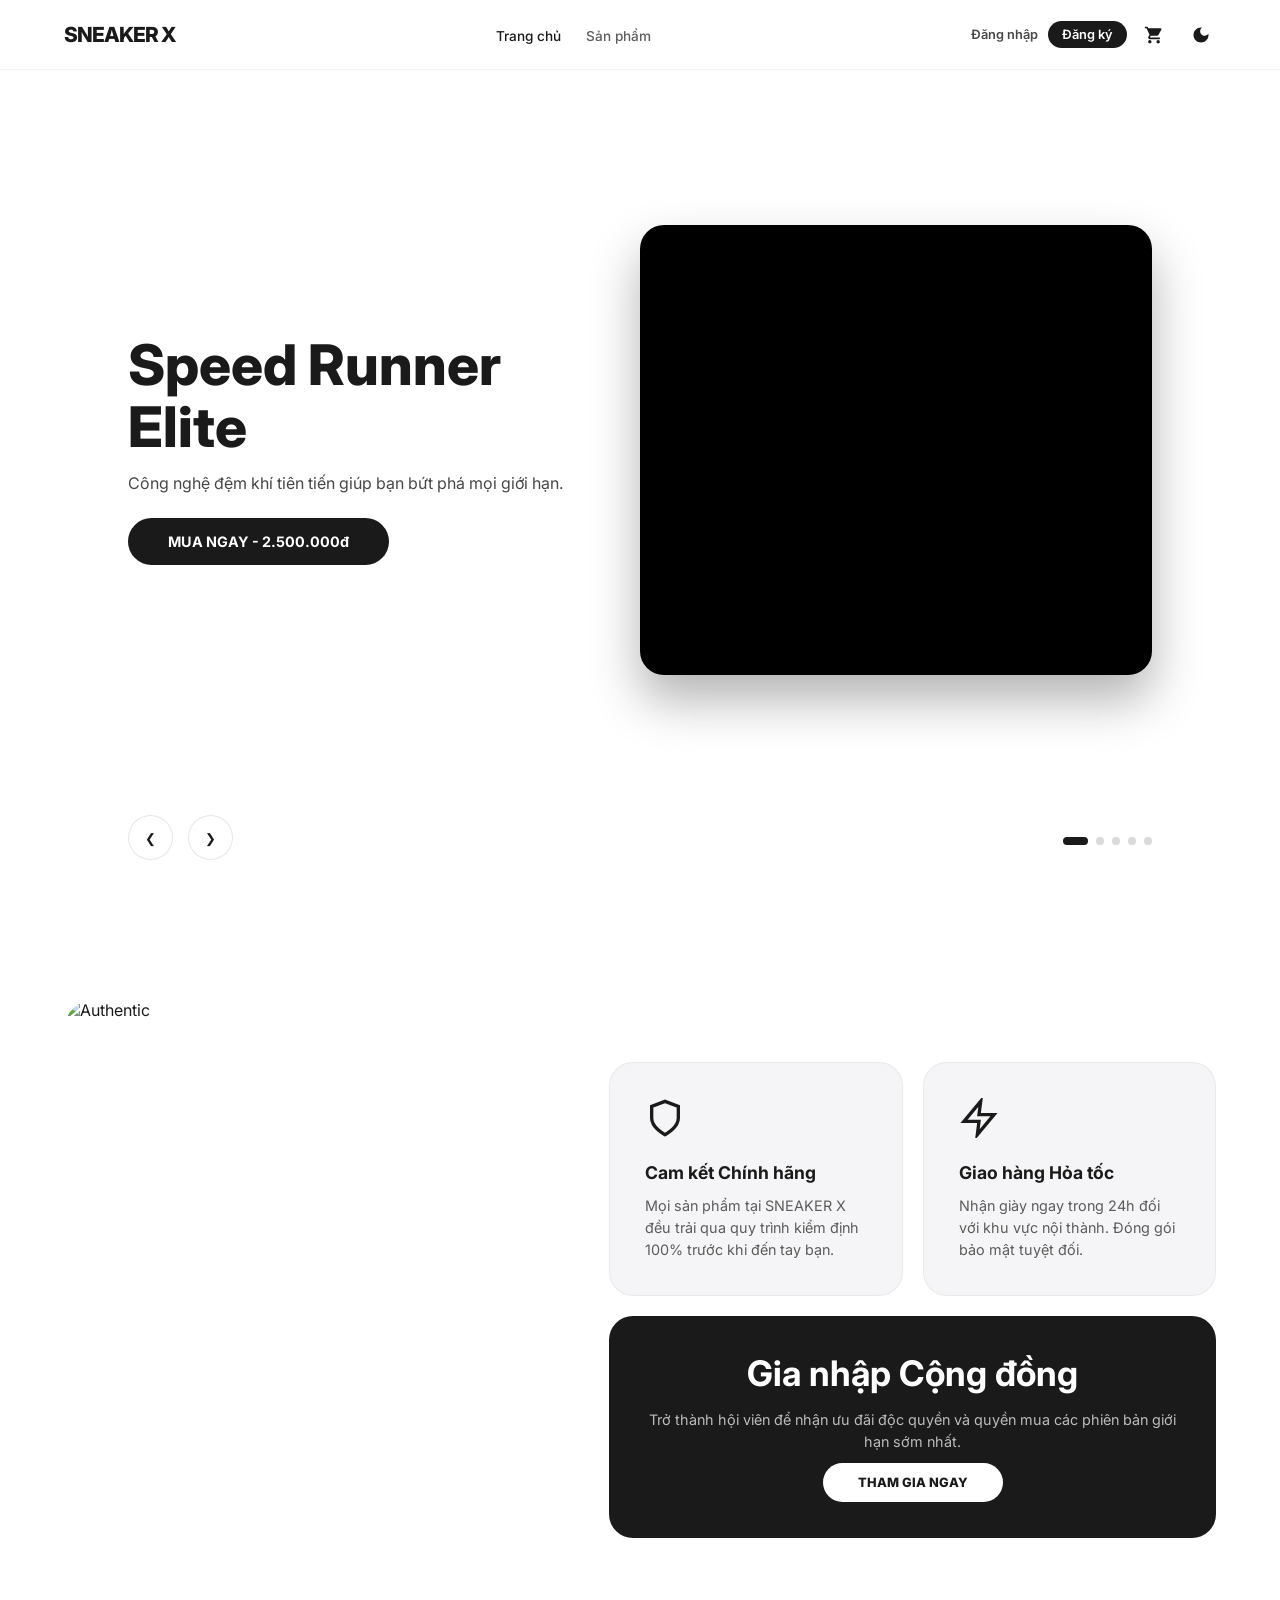
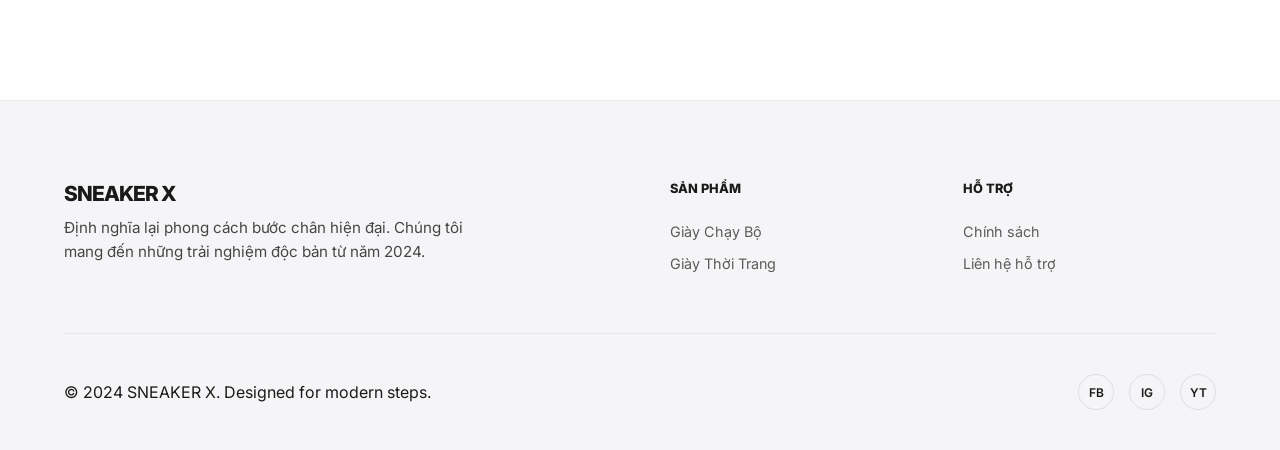
==== index.html @ 4dec1fca "first" ====
<!DOCTYPE html>
<html lang="vi">
<head>
    <meta charset="UTF-8">
    <meta name="viewport" content="width=device-width, initial-scale=1.0">
    <title>SNEAKER X - Bước Chân Hiện Đại</title>
    <link href="https://fonts.googleapis.com/css2?family=Inter:wght@300;400;600;800&display=swap" rel="stylesheet">
    <style>
        :root {
            --bg-color: #ffffff;
            --bg-rgb: 255, 255, 255;
            --text-color: #1a1a1a;
            --accent-color: #1a1a1a; 
            --secondary-bg: #f5f5f7;
            --header-blur: 40px;
            --header-opacity: 0.5;
            --transition-speed: 0.4s;
            --card-bg: #f5f5f7;
            --card-border: rgba(0,0,0,0.05);
        }

        [data-theme="dark"] {
            --bg-color: #050505;
            --bg-rgb: 5, 5, 5;
            --text-color: #f5f5f7;
            --accent-color: #f5f5f7;
            --secondary-bg: #151515;
            --card-bg: #1a1a1a;
            --card-border: rgba(255,255,255,0.05);
        }

        * { margin: 0; padding: 0; box-sizing: border-box; font-family: 'Inter', sans-serif; }
        body { background-color: var(--bg-color); color: var(--text-color); transition: background-color var(--transition-speed); overflow-x: hidden; }

        header {
            height: 70px; display: flex; justify-content: space-between; align-items: center; padding: 0 5%;
            position: fixed; top: 0; width: 100%; z-index: 2000;
            background: rgba(var(--bg-rgb), var(--header-opacity));
            backdrop-filter: blur(var(--header-blur)) saturate(180%);
            border-bottom: 1px solid rgba(128, 128, 128, 0.1);
        }
        .logo { font-weight: 800; font-size: 1.3rem; letter-spacing: -1px; text-transform: uppercase; text-decoration: none; color: var(--text-color); }
        nav ul { display: flex; list-style: none; gap: 25px; }
        nav ul li a { text-decoration: none; color: var(--text-color); font-weight: 500; font-size: 0.85rem; opacity: 0.7; transition: 0.3s; }
        nav ul li a:hover { opacity: 1; }
        
        .header-right { display: flex; align-items: center; gap: 12px; }
        
        .theme-toggle { background: none; border: none; cursor: pointer; color: var(--text-color); padding: 5px; display: flex; align-items: center; }
        .sun-icon { display: none; }
        [data-theme="dark"] .sun-icon { display: block; }
        [data-theme="dark"] .moon-icon { display: none; }

        .carousel-container { position: relative; height: 100vh; width: 100%; overflow: hidden; }
        .carousel-slide { display: none; height: 100%; width: 100%; grid-template-columns: 1fr 1fr; align-items: center; padding: 0 10%; position: relative; }
        .carousel-slide.active { display: grid; animation: fadeIn 0.8s ease; }
        @keyframes fadeIn { from { opacity: 0; } to { opacity: 1; } }

        .bg-video-overlay { position: absolute; top: 0; left: 0; width: 100%; height: 100%; z-index: -1; }
        .bg-video-overlay video { width: 100%; height: 100%; object-fit: cover; filter: blur(50px) brightness(0.7); transform: scale(1.1); }
        .color-overlay { position: absolute; top: 0; left: 0; width: 100%; height: 100%; background: rgba(var(--bg-rgb), 0.4); }

        .slide-content { z-index: 2; padding-right: 40px; }
        .slide-content h2 { font-size: 3.5rem; font-weight: 800; margin-bottom: 15px; line-height: 1.1; }
        .slide-content p { margin-bottom: 25px; opacity: 0.8; font-size: 1rem; }
        
        .btn-action { 
            display: inline-block; text-decoration: none; background: var(--accent-color); color: var(--bg-color); 
            padding: 15px 40px; border-radius: 30px; font-weight: 700; font-size: 0.9rem;
            transition: all 0.3s ease; border: none; cursor: pointer;
        }
        .btn-action:hover { transform: translateY(-3px); box-shadow: 0 10px 20px rgba(0,0,0,0.2); }

        .slide-video { width: 100%; height: 450px; border-radius: 24px; overflow: hidden; box-shadow: 0 25px 50px rgba(0,0,0,0.3); z-index: 2; background: #000; }
        .slide-video video { width: 100%; height: 100%; object-fit: cover; }

        .carousel-nav { position: absolute; bottom: 40px; left: 10%; display: flex; gap: 15px; z-index: 10; }
        .nav-btn { background: rgba(var(--bg-rgb), 0.2); backdrop-filter: blur(10px); border: 1px solid rgba(128,128,128,0.2); width: 45px; height: 45px; border-radius: 50%; cursor: pointer; color: var(--text-color); }
        .dots-container { position: absolute; bottom: 55px; right: 10%; display: flex; gap: 8px; z-index: 10; }
        .dot { width: 8px; height: 8px; border-radius: 50%; background: rgba(128,128,128,0.3); cursor: pointer; }
        .dot.active { background: var(--accent-color); width: 25px; border-radius: 4px; }

        .trust-section { padding: 100px 5%; max-width: 1400px; margin: 0 auto; display: grid; grid-template-columns: 1fr 1.2fr; gap: 40px; align-items: center; }
        .trust-image { width: 100%; border-radius: 30px; overflow: hidden; height: 600px; }
        .trust-image img { width: 100%; height: 100%; object-fit: cover; transition: 0.6s; }
        .trust-image:hover img { transform: scale(1.05); }

        .bento-grid { display: grid; grid-template-columns: 1fr 1fr; gap: 20px; }
        .bento-card { background: var(--card-bg); padding: 35px; border-radius: 24px; border: 1px solid var(--card-border); transition: 0.3s; }
        .bento-card:hover { transform: translateY(-5px); border-color: var(--accent-color); }
        .bento-card h3 { font-size: 1.1rem; font-weight: 700; margin-bottom: 12px; }
        .bento-card p { font-size: 0.9rem; opacity: 0.7; line-height: 1.5; }
        .bento-icon { width: 40px; height: 40px; margin-bottom: 20px; color: var(--accent-color); }

        .community-card { grid-column: span 2; background: var(--accent-color); color: var(--bg-color); text-align: center; display: flex; flex-direction: column; align-items: center; justify-content: center; }
        .community-card h3 { font-size: 2.2rem; margin-bottom: 15px; }
        .btn-join { background: var(--bg-color); color: var(--accent-color); padding: 12px 35px; border-radius: 25px; text-decoration: none; font-weight: 800; font-size: 0.8rem; margin-top: 10px; transition: 0.3s; }
        .btn-join:hover { opacity: 0.9; transform: scale(1.05); }

        footer { background: var(--secondary-bg); padding: 80px 5% 40px; border-top: 1px solid rgba(128, 128, 128, 0.1); color: var(--text-color); }
        .footer-container { max-width: 1400px; margin: 0 auto; }
        .footer-top { display: grid; grid-template-columns: 1fr 1fr; gap: 60px; padding-bottom: 60px; border-bottom: 1px solid rgba(128, 128, 128, 0.1); }
        .footer-brand p { max-width: 400px; font-size: 0.95rem; line-height: 1.6; opacity: 0.8; margin-top: 10px; }
        .footer-links { display: grid; grid-template-columns: repeat(2, 1fr); gap: 40px; }
        .footer-col h4 { font-size: 0.8rem; font-weight: 800; margin-bottom: 25px; text-transform: uppercase; }
        .footer-col ul { list-style: none; display: flex; flex-direction: column; gap: 12px; }
        .footer-col ul li a { text-decoration: none; color: var(--text-color); font-size: 0.9rem; opacity: 0.7; transition: 0.3s; }
        
        .footer-bottom { padding-top: 40px; display: flex; justify-content: space-between; align-items: center; }
        .social-links { display: flex; gap: 15px; }
        .social-link { width: 36px; height: 36px; border-radius: 50%; border: 1px solid rgba(128, 128, 128, 0.2); display: flex; align-items: center; justify-content: center; text-decoration: none; color: var(--text-color); font-size: 0.75rem; font-weight: 600; }

        @media (max-width: 1024px) {
            .carousel-slide { grid-template-columns: 1fr; text-align: center; padding-top: 80px; }
            .slide-content { padding-right: 0; margin-bottom: 30px; }
            .trust-section { grid-template-columns: 1fr; }
        }
        @media (max-width: 768px) {
            nav { display: none; }
            .bento-grid { grid-template-columns: 1fr; }
            .community-card { grid-column: span 1; }
        }
    </style>
</head>
<body>

    <header>
        <a href="index.html" class="logo">SNEAKER X</a>
        <nav>
            <ul>
                <li><a href="index.html" style="opacity: 1;">Trang chủ</a></li>
                <li><a href="sanPham.html">Sản phẩm</a></li>
            </ul>
        </nav>
        <div class="header-right">
            <!-- Trạng thái chưa đăng nhập -->
            <div id="auth-logged-out" style="display: flex; gap: 10px; align-items: center;">
                <a href="dangNhap.html" style="text-decoration:none; font-size:0.8rem; font-weight:600; color:var(--text-color); opacity:0.8;">Đăng nhập</a>
                <a href="dangKy.html" style="background:var(--accent-color); color:var(--bg-color); padding:6px 14px; border-radius:15px; text-decoration:none; font-size:0.8rem; font-weight:600;">Đăng ký</a>
            </div>
            
            <!-- Trạng thái đã đăng nhập -->
            <div id="auth-logged-in" style="display: none; align-items: center; margin-right: 15px;">
                <a href="nguoiDung.html" id="user-greeting" style="text-decoration:none; font-size:0.85rem; font-weight:600; color:var(--text-color); opacity:0.8; margin-right: 10px;">Xin chào, User</a>
                <button onclick="logout()" style="background:none; border:none; color:#ff4444; font-weight:600; font-size:0.8rem; cursor:pointer;">Đăng xuất</button>
            </div>

            <!-- Giỏ hàng -->
            <a href="gioHang.html" class="theme-toggle" style="margin-right: 5px; text-decoration:none;">
                <svg viewBox="0 0 24 24" width="20" height="20" fill="currentColor"><path d="M7 18c-1.1 0-1.99.9-1.99 2S5.9 22 7 22s2-.9 2-2-.9-2-2-2zM1 2v2h2l3.6 7.59-1.35 2.45c-.16.28-.25.61-.25.96 0 1.1.9 2 2 2h12v-2H7.42c-.14 0-.25-.11-.25-.25l.03-.12.9-1.63h7.45c.75 0 1.41-.41 1.75-1.03l3.58-6.49c.08-.14.12-.31.12-.48 0-.55-.45-1-1-1H5.21l-.94-2H1zm16 16c-1.1 0-1.99.9-1.99 2s.89 2 1.99 2 2-.9 2-2-.9-2-2-2z"/></svg>
            </a>

            <!-- Nút Theme -->
            <button class="theme-toggle" id="theme-btn">
                <svg class="moon-icon" viewBox="0 0 24 24" width="20" height="20" fill="currentColor"><path d="M12 3c-4.97 0-9 4.03-9 9s4.03 9 9 9 9-4.03 9-9c0-.46-.04-.92-.1-1.36-.98 1.37-2.58 2.26-4.4 2.26-3.03 0-5.5-2.47-5.5-5.5 0-1.82.89-3.42 2.26-4.4-.44-.06-.9-.1-1.36-.1z"/></svg>
                <svg class="sun-icon" viewBox="0 0 24 24" width="20" height="20" fill="currentColor"><path d="M12 7c-2.76 0-5 2.24-5 5s2.24 5 5 5 5-2.24 5-5-2.24-5-5-5zM2 13h2c.55 0 1-.45 1-1s-.45-1-1-1H2c-.55 0-1 .45-1 1s.45 1 1 1zm18 0h2c.55 0 1-.45 1-1s-.45-1-1-1h-2c-.55 0-1 .45-1 1s.45 1 1 1zM11 2v2c0 .55.45 1 1 1s1-.45 1-1V2c0-.55-.45-1-1-1s-1 .45-1 1zm0 18v2c0 .55.45 1 1 1s1-.45 1-1v-2c0-.55-.45-1-1-1s-1 .45-1 1z"/></svg>
            </button>
        </div>
    </header>

    <main>
        <section class="carousel-container">
            <!-- Slide 1 -->
            <div class="carousel-slide active">
                <div class="bg-video-overlay"><video muted loop playsinline><source src="./asset/video/Quảng cáo giày Adidas Climacool -  David Beckham.mp4" type="video/mp4"></video><div class="color-overlay"></div></div>
                <div class="slide-content"><h2>Speed Runner Elite</h2><p>Công nghệ đệm khí tiên tiến giúp bạn bứt phá mọi giới hạn.</p><a href="sanPham.html" class="btn-action">MUA NGAY - 2.500.000đ</a></div>
                <div class="slide-video"><video autoplay muted loop playsinline><source src="./asset/video/Quảng cáo giày Adidas Climacool -  David Beckham.mp4" type="video/mp4"></video></div>
            </div>
            
            <!-- Slide 2 -->
            <div class="carousel-slide">
                <div class="bg-video-overlay"><video muted loop playsinline><source src="./asset/video/TVC QUẢNG CÁO GIÀY ANANAS.mp4" type="video/mp4"></video><div class="color-overlay"></div></div>
                <div class="slide-content"><h2>Urban Flex 360</h2><p>Thiết kế tối giản, linh hoạt cho mọi hoạt động.</p><a href="sanPham.html" class="btn-action">KHÁM PHÁ - 1.800.000đ</a></div>
                <div class="slide-video"><video muted loop playsinline><source src="./asset/video/TVC QUẢNG CÁO GIÀY ANANAS.mp4" type="video/mp4"></video></div>
            </div>

            <!-- Slide 3 -->
            <div class="carousel-slide">
                <div class="bg-video-overlay"><video muted loop playsinline><source src="./asset/video/T5qs-vvg3us.mp4" type="video/mp4"></video><div class="color-overlay"></div></div>
                <div class="slide-content"><h2>Trail Master Pro</h2><p>Chinh phục mọi địa hình với đế cao su siêu bám.</p><a href="sanPham.html" class="btn-action">XEM CHI TIẾT - 3.200.000đ</a></div>
                <div class="slide-video"><video muted loop playsinline><source src="./asset/video/T5qs-vvg3us.mp4" type="video/mp4"></video></div>
            </div>

            <!-- Slide 4 -->
            <div class="carousel-slide">
                <div class="bg-video-overlay"><video muted loop playsinline><source src="./asset/video/Full Horsepower_ The Evolution of Nike Running.mp4" type="video/mp4"></video><div class="color-overlay"></div></div>
                <div class="slide-content"><h2>Summit Peak Hiker</h2><p>Đỉnh cao của sự bền bỉ cho những chuyến hành trình dài.</p><a href="sanPham.html" class="btn-action">SỞ HỮU NGAY - 2.800.000đ</a></div>
                <div class="slide-video"><video muted loop playsinline><source src="./asset/video/Full Horsepower_ The Evolution of Nike Running.mp4" type="video/mp4"></video></div>
            </div>

            <!-- Slide 5 -->
            <div class="carousel-slide">
                <div class="bg-video-overlay"><video muted loop playsinline><source src="./asset/video/Introducing_ Speedgoat 6.mp4" type="video/mp4"></video><div class="color-overlay"></div></div>
                <div class="slide-content"><h2>Midnight Racer X</h2><p>Phiên bản giới hạn với họa tiết phản quang độc đáo.</p><a href="sanPham.html" class="btn-action">ĐẶT TRƯỚC - 4.500.000đ</a></div>
                <div class="slide-video"><video muted loop playsinline><source src="./asset/video/Introducing_ Speedgoat 6.mp4" type="video/mp4"></video></div>
            </div>

            <div class="carousel-nav"><button class="nav-btn" onclick="moveSlide(-1)">&#10094;</button><button class="nav-btn" onclick="moveSlide(1)">&#10095;</button></div>
            <div class="dots-container"><span class="dot active" onclick="currentSlide(0)"></span><span class="dot" onclick="currentSlide(1)"></span><span class="dot" onclick="currentSlide(2)"></span><span class="dot" onclick="currentSlide(3)"></span><span class="dot" onclick="currentSlide(4)"></span></div>
        </section>

        <section class="trust-section">
            <div class="trust-image">
                <img src="https://images.unsplash.com/photo-1552346154-21d32810aba3?auto=format&fit=crop&q=80&w=1200" alt="Authentic">
            </div>
            <div class="bento-grid">
                <div class="bento-card">
                    <svg class="bento-icon" viewBox="0 0 24 24" fill="none" stroke="currentColor" stroke-width="2"><path d="M12 22s8-4 8-10V5l-8-3-8 3v7c0 6 8 10 8 10z"/></svg>
                    <h3>Cam kết Chính hãng</h3>
                    <p>Mọi sản phẩm tại SNEAKER X đều trải qua quy trình kiểm định 100% trước khi đến tay bạn.</p>
                </div>
                <div class="bento-card">
                    <svg class="bento-icon" viewBox="0 0 24 24" fill="none" stroke="currentColor" stroke-width="2"><path d="M13 2L3 14h9l-1 8 10-12h-9l1-8z"/></svg>
                    <h3>Giao hàng Hỏa tốc</h3>
                    <p>Nhận giày ngay trong 24h đối với khu vực nội thành. Đóng gói bảo mật tuyệt đối.</p>
                </div>
                <div class="community-card bento-card">
                    <h3>Gia nhập Cộng đồng</h3>
                    <p id="join-desc">Trở thành hội viên để nhận ưu đãi độc quyền và quyền mua các phiên bản giới hạn sớm nhất.</p>
                    <a href="dangKy.html" class="btn-join" id="join-btn">THAM GIA NGAY</a>
                </div>
            </div>
        </section>
    </main>

    <footer>
        <div class="footer-container">
            <div class="footer-top">
                <div class="footer-brand"><div class="logo">SNEAKER X</div><p>Định nghĩa lại phong cách bước chân hiện đại. Chúng tôi mang đến những trải nghiệm độc bản từ năm 2024.</p></div>
                <div class="footer-links">
                    <div class="footer-col"><h4>SẢN PHẨM</h4><ul><li><a href="sanPham.html">Giày Chạy Bộ</a></li><li><a href="sanPham.html">Giày Thời Trang</a></li></ul></div>
                    <div class="footer-col"><h4>HỖ TRỢ</h4><ul><li><a href="#">Chính sách</a></li><li><a href="#">Liên hệ hỗ trợ</a></li></ul></div>
                </div>
            </div>
            <div class="footer-bottom">
                <div class="copyright">&copy; 2024 SNEAKER X. Designed for modern steps.</div>
                <div class="social-links"><a href="#" class="social-link">FB</a><a href="#" class="social-link">IG</a><a href="#" class="social-link">YT</a></div>
            </div>
        </div>
    </footer>

    <script>
        let slideIndex = 0;
        const slides = document.querySelectorAll('.carousel-slide');
        const dots = document.querySelectorAll('.dot');

        // Kiểm tra trạng thái đăng nhập để hiển thị Header & vô hiệu hóa nút Đăng ký
        function checkAuth() {
            const isLoggedIn = localStorage.getItem('isLoggedIn') === 'true';
            const user = JSON.parse(localStorage.getItem('user'));
            const loggedOutDiv = document.getElementById('auth-logged-out');
            const loggedInDiv = document.getElementById('auth-logged-in');
            const greeting = document.getElementById('user-greeting');
            
            // Các phần tử của khu vực đăng ký thành viên
            const joinBtn = document.getElementById('join-btn');
            const joinDesc = document.getElementById('join-desc');

            if (isLoggedIn && user) {
                loggedOutDiv.style.display = 'none';
                loggedInDiv.style.display = 'flex';
                greeting.innerText = `Xin chào, ${user.name || user.username}`;
                
                // Vô hiệu hóa nút Đăng ký
                if (joinBtn && joinDesc) {
                    joinDesc.innerText = "Cảm ơn bạn đã trở thành hội viên đặc quyền của SNEAKER X.";
                    joinBtn.innerText = "ĐÃ GIA NHẬP";
                    joinBtn.style.background = "transparent";
                    joinBtn.style.color = "var(--bg-color)";
                    joinBtn.style.border = "1px solid var(--bg-color)";
                    joinBtn.style.opacity = "0.6";
                    joinBtn.style.cursor = "default";
                    joinBtn.style.pointerEvents = "none";
                }
            } else {
                loggedOutDiv.style.display = 'flex';
                loggedInDiv.style.display = 'none';
                
                // Trả lại trạng thái bình thường nếu chưa đăng nhập
                if (joinBtn && joinDesc) {
                    joinDesc.innerText = "Trở thành hội viên để nhận ưu đãi độc quyền và quyền mua các phiên bản giới hạn sớm nhất.";
                    joinBtn.innerText = "THAM GIA NGAY";
                    joinBtn.href = "dangKy.html";
                    joinBtn.removeAttribute("style");
                }
            }
        }

        // Đăng xuất
        window.logout = () => {
            if(confirm("Bạn có chắc chắn muốn đăng xuất?")) {
                localStorage.setItem('isLoggedIn', 'false');
                localStorage.removeItem('user');
                window.location.reload(); 
            }
        };

        // Slide logic
        function moveSlide(n) { slideIndex += n; if (slideIndex >= slides.length) slideIndex = 0; if (slideIndex < 0) slideIndex = slides.length - 1; updateCarousel(); }
        function currentSlide(n) { slideIndex = n; updateCarousel(); }

        function updateCarousel() {
            slides.forEach((slide, index) => {
                slide.classList.toggle('active', index === slideIndex);
                const videos = slide.querySelectorAll('video');
                videos.forEach(v => {
                    if (index === slideIndex) { 
                        v.currentTime = 0; 
                        v.play().catch(() => {}); 
                    } else { v.pause(); }
                });
            });
            dots.forEach((dot, index) => dot.classList.toggle('active', index === slideIndex));
        }

        // Theme logic
        const applyTheme = (theme) => {
            if (theme === 'dark') document.body.setAttribute('data-theme', 'dark');
            else document.body.removeAttribute('data-theme');
        };
        applyTheme(localStorage.getItem('theme'));

        document.getElementById('theme-btn').addEventListener('click', () => {
            const isDark = document.body.getAttribute('data-theme') === 'dark';
            const next = isDark ? 'light' : 'dark';
            applyTheme(next);
            localStorage.setItem('theme', next);
        });

        // Khởi chạy khi load trang
        window.onload = () => {
            checkAuth();
            setInterval(() => moveSlide(1), 10000);
        };
    </script>
</body>
</html>
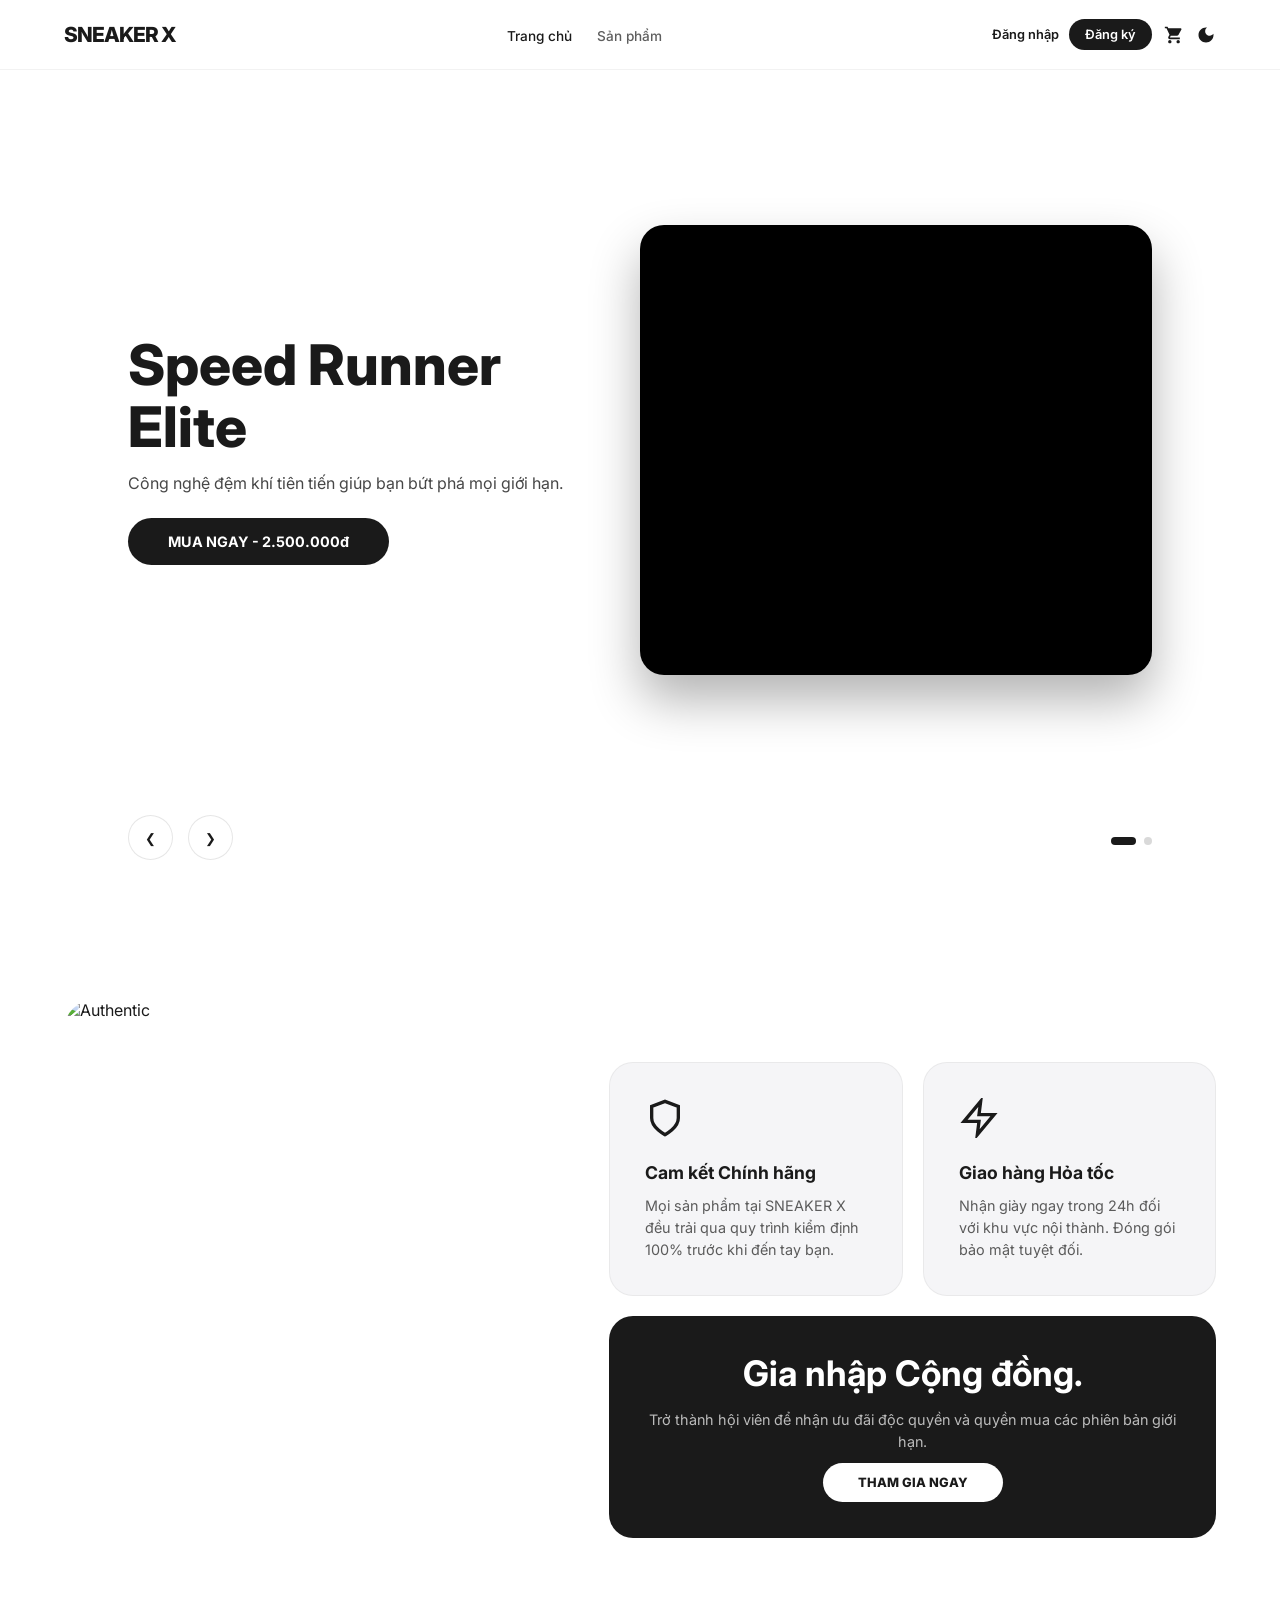
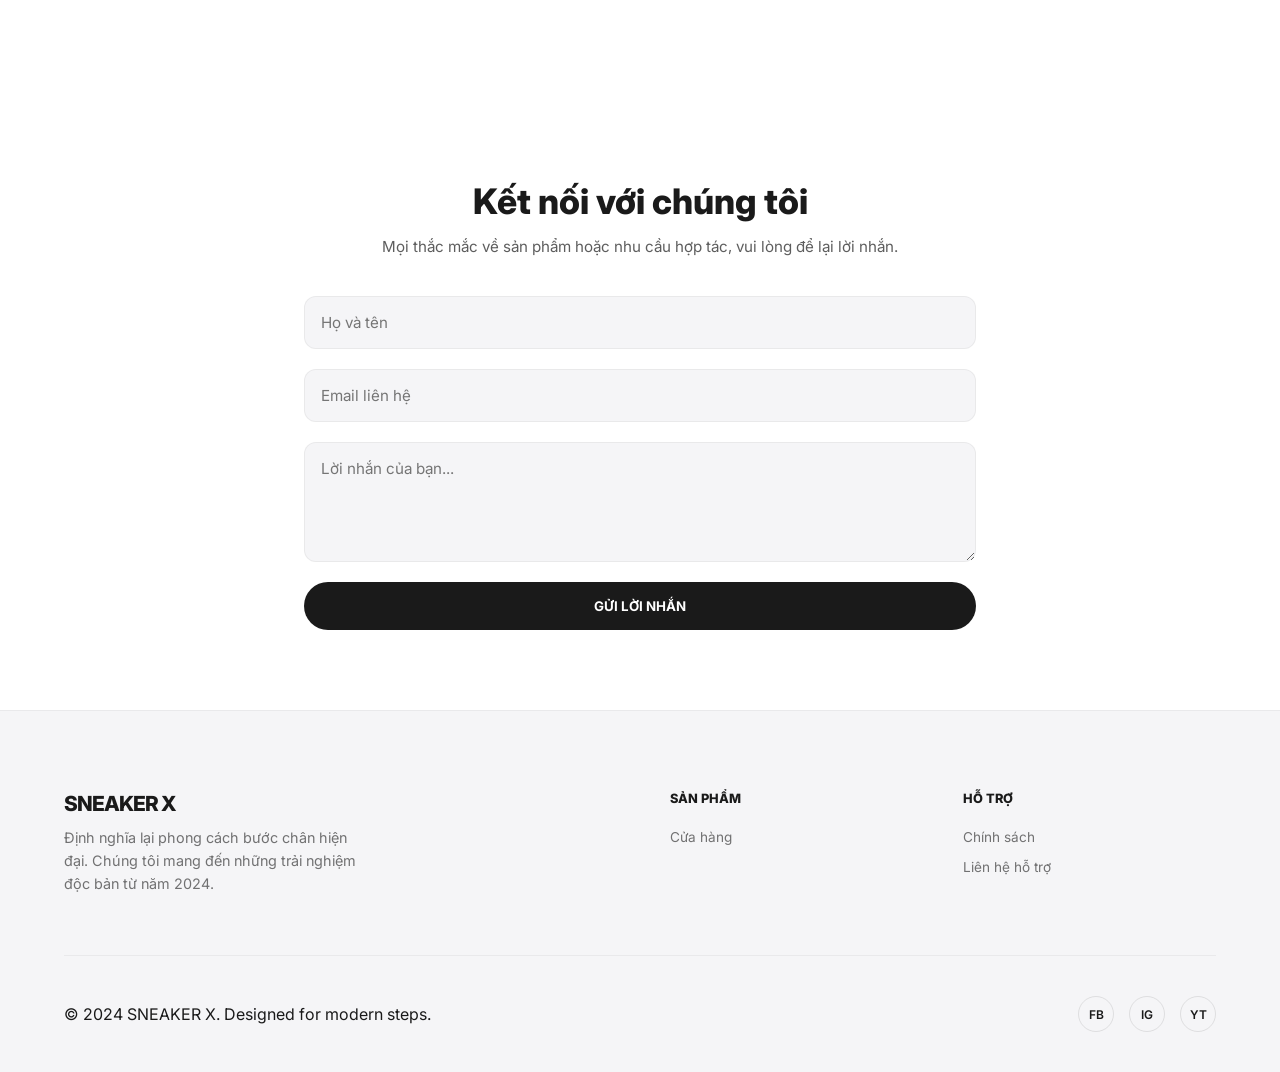
==== commit 2dd95cea: "update" ====
--- a/index.html
+++ b/index.html
@@ -6,47 +6,21 @@
     <title>SNEAKER X - Bước Chân Hiện Đại</title>
     <link href="https://fonts.googleapis.com/css2?family=Inter:wght@300;400;600;800&display=swap" rel="stylesheet">
     <style>
-        :root {
-            --bg-color: #ffffff;
-            --bg-rgb: 255, 255, 255;
-            --text-color: #1a1a1a;
-            --accent-color: #1a1a1a; 
-            --secondary-bg: #f5f5f7;
-            --header-blur: 40px;
-            --header-opacity: 0.5;
-            --transition-speed: 0.4s;
-            --card-bg: #f5f5f7;
-            --card-border: rgba(0,0,0,0.05);
-        }
-
-        [data-theme="dark"] {
-            --bg-color: #050505;
-            --bg-rgb: 5, 5, 5;
-            --text-color: #f5f5f7;
-            --accent-color: #f5f5f7;
-            --secondary-bg: #151515;
-            --card-bg: #1a1a1a;
-            --card-border: rgba(255,255,255,0.05);
-        }
-
+        :root { --bg-color: #ffffff; --bg-rgb: 255, 255, 255; --text-color: #1a1a1a; --accent-color: #1a1a1a; --secondary-bg: #f5f5f7; --header-blur: 40px; --header-opacity: 0.5; --transition-speed: 0.4s; --card-bg: #f5f5f7; --card-border: rgba(0,0,0,0.05); }
+        [data-theme="dark"] { --bg-color: #050505; --bg-rgb: 5, 5, 5; --text-color: #f5f5f7; --accent-color: #f5f5f7; --secondary-bg: #151515; --card-bg: #1a1a1a; --card-border: rgba(255,255,255,0.05); }
         * { margin: 0; padding: 0; box-sizing: border-box; font-family: 'Inter', sans-serif; }
         body { background-color: var(--bg-color); color: var(--text-color); transition: background-color var(--transition-speed); overflow-x: hidden; }
 
-        header {
-            height: 70px; display: flex; justify-content: space-between; align-items: center; padding: 0 5%;
-            position: fixed; top: 0; width: 100%; z-index: 2000;
-            background: rgba(var(--bg-rgb), var(--header-opacity));
-            backdrop-filter: blur(var(--header-blur)) saturate(180%);
-            border-bottom: 1px solid rgba(128, 128, 128, 0.1);
-        }
+        header { height: 70px; display: flex; justify-content: space-between; align-items: center; padding: 0 5%; position: fixed; top: 0; width: 100%; z-index: 2000; background: rgba(var(--bg-rgb), var(--header-opacity)); backdrop-filter: blur(var(--header-blur)) saturate(180%); border-bottom: 1px solid rgba(128, 128, 128, 0.1); }
         .logo { font-weight: 800; font-size: 1.3rem; letter-spacing: -1px; text-transform: uppercase; text-decoration: none; color: var(--text-color); }
         nav ul { display: flex; list-style: none; gap: 25px; }
         nav ul li a { text-decoration: none; color: var(--text-color); font-weight: 500; font-size: 0.85rem; opacity: 0.7; transition: 0.3s; }
-        nav ul li a:hover { opacity: 1; }
         
         .header-right { display: flex; align-items: center; gap: 12px; }
+        .btn-auth { text-decoration: none; font-size: 0.8rem; font-weight: 600; cursor: pointer; color: var(--text-color); }
+        .btn-register { background: var(--accent-color); color: var(--bg-color); padding: 8px 16px; border-radius: 18px; transition: 0.3s; border: none; cursor: pointer; font-size: 0.8rem; font-weight: 600; text-decoration: none;}
         
-        .theme-toggle { background: none; border: none; cursor: pointer; color: var(--text-color); padding: 5px; display: flex; align-items: center; }
+        .theme-toggle { background: none; border: none; cursor: pointer; color: var(--text-color); display: flex; align-items: center; justify-content: center;}
         .sun-icon { display: none; }
         [data-theme="dark"] .sun-icon { display: block; }
         [data-theme="dark"] .moon-icon { display: none; }
@@ -63,12 +37,7 @@
         .slide-content { z-index: 2; padding-right: 40px; }
         .slide-content h2 { font-size: 3.5rem; font-weight: 800; margin-bottom: 15px; line-height: 1.1; }
         .slide-content p { margin-bottom: 25px; opacity: 0.8; font-size: 1rem; }
-        
-        .btn-action { 
-            display: inline-block; text-decoration: none; background: var(--accent-color); color: var(--bg-color); 
-            padding: 15px 40px; border-radius: 30px; font-weight: 700; font-size: 0.9rem;
-            transition: all 0.3s ease; border: none; cursor: pointer;
-        }
+        .btn-action { display: inline-block; text-decoration: none; background: var(--accent-color); color: var(--bg-color); padding: 15px 40px; border-radius: 30px; font-weight: 700; font-size: 0.9rem; transition: all 0.3s ease; border: none; cursor: pointer; }
         .btn-action:hover { transform: translateY(-3px); box-shadow: 0 10px 20px rgba(0,0,0,0.2); }
 
         .slide-video { width: 100%; height: 450px; border-radius: 24px; overflow: hidden; box-shadow: 0 25px 50px rgba(0,0,0,0.3); z-index: 2; background: #000; }
@@ -97,60 +66,50 @@
         .btn-join { background: var(--bg-color); color: var(--accent-color); padding: 12px 35px; border-radius: 25px; text-decoration: none; font-weight: 800; font-size: 0.8rem; margin-top: 10px; transition: 0.3s; }
         .btn-join:hover { opacity: 0.9; transform: scale(1.05); }
 
+        /* CONTACT SECTION */
+        .contact-section { padding: 80px 5%; max-width: 800px; margin: 0 auto; text-align: center; }
+        .contact-section h2 { font-size: 2.2rem; font-weight: 800; margin-bottom: 15px; }
+        .contact-section p { opacity: 0.7; margin-bottom: 40px; font-size: 0.95rem; }
+        .contact-form { display: grid; gap: 20px; text-align: left; }
+        .contact-form input, .contact-form textarea { width: 100%; padding: 16px; border-radius: 12px; border: 1px solid var(--card-border); background: var(--secondary-bg); color: var(--text-color); outline: none; font-size: 0.95rem; transition: 0.3s; }
+        .contact-form input:focus, .contact-form textarea:focus { border-color: var(--accent-color); background: var(--bg-color); }
+        .contact-form textarea { resize: vertical; min-height: 120px; }
+        .contact-form input.error, .contact-form textarea.error { border-color: #ff4444; }
+        .btn-contact { background: var(--accent-color); color: var(--bg-color); border: none; padding: 16px; border-radius: 30px; font-weight: 700; cursor: pointer; transition: 0.3s; }
+        .btn-contact:hover { transform: translateY(-2px); box-shadow: 0 10px 20px rgba(0,0,0,0.1); }
+        #contact-msg { display: none; margin-top: 15px; font-weight: 600; font-size: 0.9rem; padding: 10px; border-radius: 8px; }
+
         footer { background: var(--secondary-bg); padding: 80px 5% 40px; border-top: 1px solid rgba(128, 128, 128, 0.1); color: var(--text-color); }
         .footer-container { max-width: 1400px; margin: 0 auto; }
         .footer-top { display: grid; grid-template-columns: 1fr 1fr; gap: 60px; padding-bottom: 60px; border-bottom: 1px solid rgba(128, 128, 128, 0.1); }
-        .footer-brand p { max-width: 400px; font-size: 0.95rem; line-height: 1.6; opacity: 0.8; margin-top: 10px; }
+        .footer-brand p { font-size: 0.9rem; opacity: 0.6; margin-top: 10px; max-width: 300px; line-height: 1.6;}
         .footer-links { display: grid; grid-template-columns: repeat(2, 1fr); gap: 40px; }
-        .footer-col h4 { font-size: 0.8rem; font-weight: 800; margin-bottom: 25px; text-transform: uppercase; }
-        .footer-col ul { list-style: none; display: flex; flex-direction: column; gap: 12px; }
-        .footer-col ul li a { text-decoration: none; color: var(--text-color); font-size: 0.9rem; opacity: 0.7; transition: 0.3s; }
-        
+        .footer-col h4 { font-size: 0.8rem; font-weight: 800; margin-bottom: 20px; }
+        .footer-col ul { list-style: none; display: flex; flex-direction: column; gap: 10px; }
+        .footer-col ul li a { text-decoration: none; color: var(--text-color); font-size: 0.85rem; opacity: 0.6; }
         .footer-bottom { padding-top: 40px; display: flex; justify-content: space-between; align-items: center; }
         .social-links { display: flex; gap: 15px; }
         .social-link { width: 36px; height: 36px; border-radius: 50%; border: 1px solid rgba(128, 128, 128, 0.2); display: flex; align-items: center; justify-content: center; text-decoration: none; color: var(--text-color); font-size: 0.75rem; font-weight: 600; }
 
-        @media (max-width: 1024px) {
-            .carousel-slide { grid-template-columns: 1fr; text-align: center; padding-top: 80px; }
-            .slide-content { padding-right: 0; margin-bottom: 30px; }
-            .trust-section { grid-template-columns: 1fr; }
-        }
-        @media (max-width: 768px) {
-            nav { display: none; }
-            .bento-grid { grid-template-columns: 1fr; }
-            .community-card { grid-column: span 1; }
-        }
+        @media (max-width: 1024px) { .carousel-slide { grid-template-columns: 1fr; text-align: center; padding-top: 80px; } .slide-content { padding-right: 0; margin-bottom: 30px; } .trust-section { grid-template-columns: 1fr; } }
+        @media (max-width: 768px) { nav, #auth-logged-out { display: none !important; } .bento-grid { grid-template-columns: 1fr; } .community-card { grid-column: span 1; } .footer-top { grid-template-columns: 1fr; } }
     </style>
 </head>
 <body>
 
     <header>
         <a href="index.html" class="logo">SNEAKER X</a>
-        <nav>
-            <ul>
-                <li><a href="index.html" style="opacity: 1;">Trang chủ</a></li>
-                <li><a href="sanPham.html">Sản phẩm</a></li>
-            </ul>
-        </nav>
+        <nav><ul><li><a href="index.html" style="opacity: 1;">Trang chủ</a></li><li><a href="sanPham.html">Sản phẩm</a></li></ul></nav>
         <div class="header-right">
-            <!-- Trạng thái chưa đăng nhập -->
             <div id="auth-logged-out" style="display: flex; gap: 10px; align-items: center;">
-                <a href="dangNhap.html" style="text-decoration:none; font-size:0.8rem; font-weight:600; color:var(--text-color); opacity:0.8;">Đăng nhập</a>
-                <a href="dangKy.html" style="background:var(--accent-color); color:var(--bg-color); padding:6px 14px; border-radius:15px; text-decoration:none; font-size:0.8rem; font-weight:600;">Đăng ký</a>
-            </div>
-            
-            <!-- Trạng thái đã đăng nhập -->
-            <div id="auth-logged-in" style="display: none; align-items: center; margin-right: 15px;">
-                <a href="nguoiDung.html" id="user-greeting" style="text-decoration:none; font-size:0.85rem; font-weight:600; color:var(--text-color); opacity:0.8; margin-right: 10px;">Xin chào, User</a>
-                <button onclick="logout()" style="background:none; border:none; color:#ff4444; font-weight:600; font-size:0.8rem; cursor:pointer;">Đăng xuất</button>
-            </div>
-
-            <!-- Giỏ hàng -->
-            <a href="gioHang.html" class="theme-toggle" style="margin-right: 5px; text-decoration:none;">
-                <svg viewBox="0 0 24 24" width="20" height="20" fill="currentColor"><path d="M7 18c-1.1 0-1.99.9-1.99 2S5.9 22 7 22s2-.9 2-2-.9-2-2-2zM1 2v2h2l3.6 7.59-1.35 2.45c-.16.28-.25.61-.25.96 0 1.1.9 2 2 2h12v-2H7.42c-.14 0-.25-.11-.25-.25l.03-.12.9-1.63h7.45c.75 0 1.41-.41 1.75-1.03l3.58-6.49c.08-.14.12-.31.12-.48 0-.55-.45-1-1-1H5.21l-.94-2H1zm16 16c-1.1 0-1.99.9-1.99 2s.89 2 1.99 2 2-.9 2-2-.9-2-2-2z"/></svg>
-            </a>
-
-            <!-- Nút Theme -->
+                <a href="dangNhap.html" class="btn-auth">Đăng nhập</a>
+                <a href="dangKy.html" class="btn-register">Đăng ký</a>
+            </div>
+            <div id="auth-logged-in" style="display: none; align-items: center; gap: 15px;">
+                <a href="nguoiDung.html" id="user-greeting" class="btn-auth" style="opacity: 0.8;">Xin chào, User</a>
+                <button onclick="logout()" class="btn-auth" style="color: #ff4444; border:none; background:none;">Đăng xuất</button>
+            </div>
+            <a href="gioHang.html" class="theme-toggle" style="text-decoration: none;"><svg viewBox="0 0 24 24" width="20" height="20" fill="currentColor"><path d="M7 18c-1.1 0-1.99.9-1.99 2S5.9 22 7 22s2-.9 2-2-.9-2-2-2zM1 2v2h2l3.6 7.59-1.35 2.45c-.16.28-.25.61-.25.96 0 1.1.9 2 2 2h12v-2H7.42c-.14 0-.25-.11-.25-.25l.03-.12.9-1.63h7.45c.75 0 1.41-.41 1.75-1.03l3.58-6.49c.08-.14.12-.31.12-.48 0-.55-.45-1-1-1H5.21l-.94-2H1zm16 16c-1.1 0-1.99.9-1.99 2s.89 2 1.99 2 2-.9 2-2-.9-2-2-2z"/></svg></a>
             <button class="theme-toggle" id="theme-btn">
                 <svg class="moon-icon" viewBox="0 0 24 24" width="20" height="20" fill="currentColor"><path d="M12 3c-4.97 0-9 4.03-9 9s4.03 9 9 9 9-4.03 9-9c0-.46-.04-.92-.1-1.36-.98 1.37-2.58 2.26-4.4 2.26-3.03 0-5.5-2.47-5.5-5.5 0-1.82.89-3.42 2.26-4.4-.44-.06-.9-.1-1.36-.1z"/></svg>
                 <svg class="sun-icon" viewBox="0 0 24 24" width="20" height="20" fill="currentColor"><path d="M12 7c-2.76 0-5 2.24-5 5s2.24 5 5 5 5-2.24 5-5-2.24-5-5-5zM2 13h2c.55 0 1-.45 1-1s-.45-1-1-1H2c-.55 0-1 .45-1 1s.45 1 1 1zm18 0h2c.55 0 1-.45 1-1s-.45-1-1-1h-2c-.55 0-1 .45-1 1s.45 1 1 1zM11 2v2c0 .55.45 1 1 1s1-.45 1-1V2c0-.55-.45-1-1-1s-1 .45-1 1zm0 18v2c0 .55.45 1 1 1s1-.45 1-1v-2c0-.55-.45-1-1-1s-1 .45-1 1z"/></svg>
@@ -160,66 +119,50 @@
 
     <main>
         <section class="carousel-container">
-            <!-- Slide 1 -->
             <div class="carousel-slide active">
                 <div class="bg-video-overlay"><video muted loop playsinline><source src="./asset/video/Quảng cáo giày Adidas Climacool -  David Beckham.mp4" type="video/mp4"></video><div class="color-overlay"></div></div>
                 <div class="slide-content"><h2>Speed Runner Elite</h2><p>Công nghệ đệm khí tiên tiến giúp bạn bứt phá mọi giới hạn.</p><a href="sanPham.html" class="btn-action">MUA NGAY - 2.500.000đ</a></div>
                 <div class="slide-video"><video autoplay muted loop playsinline><source src="./asset/video/Quảng cáo giày Adidas Climacool -  David Beckham.mp4" type="video/mp4"></video></div>
             </div>
-            
-            <!-- Slide 2 -->
             <div class="carousel-slide">
                 <div class="bg-video-overlay"><video muted loop playsinline><source src="./asset/video/TVC QUẢNG CÁO GIÀY ANANAS.mp4" type="video/mp4"></video><div class="color-overlay"></div></div>
                 <div class="slide-content"><h2>Urban Flex 360</h2><p>Thiết kế tối giản, linh hoạt cho mọi hoạt động.</p><a href="sanPham.html" class="btn-action">KHÁM PHÁ - 1.800.000đ</a></div>
                 <div class="slide-video"><video muted loop playsinline><source src="./asset/video/TVC QUẢNG CÁO GIÀY ANANAS.mp4" type="video/mp4"></video></div>
             </div>
-
-            <!-- Slide 3 -->
-            <div class="carousel-slide">
-                <div class="bg-video-overlay"><video muted loop playsinline><source src="./asset/video/T5qs-vvg3us.mp4" type="video/mp4"></video><div class="color-overlay"></div></div>
-                <div class="slide-content"><h2>Trail Master Pro</h2><p>Chinh phục mọi địa hình với đế cao su siêu bám.</p><a href="sanPham.html" class="btn-action">XEM CHI TIẾT - 3.200.000đ</a></div>
-                <div class="slide-video"><video muted loop playsinline><source src="./asset/video/T5qs-vvg3us.mp4" type="video/mp4"></video></div>
-            </div>
-
-            <!-- Slide 4 -->
-            <div class="carousel-slide">
-                <div class="bg-video-overlay"><video muted loop playsinline><source src="./asset/video/Full Horsepower_ The Evolution of Nike Running.mp4" type="video/mp4"></video><div class="color-overlay"></div></div>
-                <div class="slide-content"><h2>Summit Peak Hiker</h2><p>Đỉnh cao của sự bền bỉ cho những chuyến hành trình dài.</p><a href="sanPham.html" class="btn-action">SỞ HỮU NGAY - 2.800.000đ</a></div>
-                <div class="slide-video"><video muted loop playsinline><source src="./asset/video/Full Horsepower_ The Evolution of Nike Running.mp4" type="video/mp4"></video></div>
-            </div>
-
-            <!-- Slide 5 -->
-            <div class="carousel-slide">
-                <div class="bg-video-overlay"><video muted loop playsinline><source src="./asset/video/Introducing_ Speedgoat 6.mp4" type="video/mp4"></video><div class="color-overlay"></div></div>
-                <div class="slide-content"><h2>Midnight Racer X</h2><p>Phiên bản giới hạn với họa tiết phản quang độc đáo.</p><a href="sanPham.html" class="btn-action">ĐẶT TRƯỚC - 4.500.000đ</a></div>
-                <div class="slide-video"><video muted loop playsinline><source src="./asset/video/Introducing_ Speedgoat 6.mp4" type="video/mp4"></video></div>
-            </div>
-
             <div class="carousel-nav"><button class="nav-btn" onclick="moveSlide(-1)">&#10094;</button><button class="nav-btn" onclick="moveSlide(1)">&#10095;</button></div>
-            <div class="dots-container"><span class="dot active" onclick="currentSlide(0)"></span><span class="dot" onclick="currentSlide(1)"></span><span class="dot" onclick="currentSlide(2)"></span><span class="dot" onclick="currentSlide(3)"></span><span class="dot" onclick="currentSlide(4)"></span></div>
+            <div class="dots-container"><span class="dot active" onclick="currentSlide(0)"></span><span class="dot" onclick="currentSlide(1)"></span></div>
         </section>
 
         <section class="trust-section">
-            <div class="trust-image">
-                <img src="https://images.unsplash.com/photo-1552346154-21d32810aba3?auto=format&fit=crop&q=80&w=1200" alt="Authentic">
-            </div>
+            <div class="trust-image"><img src="https://images.unsplash.com/photo-1552346154-21d32810aba3?auto=format&fit=crop&q=80&w=1200" alt="Authentic"></div>
             <div class="bento-grid">
                 <div class="bento-card">
                     <svg class="bento-icon" viewBox="0 0 24 24" fill="none" stroke="currentColor" stroke-width="2"><path d="M12 22s8-4 8-10V5l-8-3-8 3v7c0 6 8 10 8 10z"/></svg>
-                    <h3>Cam kết Chính hãng</h3>
-                    <p>Mọi sản phẩm tại SNEAKER X đều trải qua quy trình kiểm định 100% trước khi đến tay bạn.</p>
+                    <h3>Cam kết Chính hãng</h3><p>Mọi sản phẩm tại SNEAKER X đều trải qua quy trình kiểm định 100% trước khi đến tay bạn.</p>
                 </div>
                 <div class="bento-card">
                     <svg class="bento-icon" viewBox="0 0 24 24" fill="none" stroke="currentColor" stroke-width="2"><path d="M13 2L3 14h9l-1 8 10-12h-9l1-8z"/></svg>
-                    <h3>Giao hàng Hỏa tốc</h3>
-                    <p>Nhận giày ngay trong 24h đối với khu vực nội thành. Đóng gói bảo mật tuyệt đối.</p>
+                    <h3>Giao hàng Hỏa tốc</h3><p>Nhận giày ngay trong 24h đối với khu vực nội thành. Đóng gói bảo mật tuyệt đối.</p>
                 </div>
                 <div class="community-card bento-card">
-                    <h3>Gia nhập Cộng đồng</h3>
-                    <p id="join-desc">Trở thành hội viên để nhận ưu đãi độc quyền và quyền mua các phiên bản giới hạn sớm nhất.</p>
+                    <h3>Gia nhập Cộng đồng.</h3>
+                    <p id="join-desc">Trở thành hội viên để nhận ưu đãi độc quyền và quyền mua các phiên bản giới hạn.</p>
                     <a href="dangKy.html" class="btn-join" id="join-btn">THAM GIA NGAY</a>
                 </div>
             </div>
+        </section>
+
+        <!-- SECTION LIÊN HỆ -->
+        <section class="contact-section">
+            <h2>Kết nối với chúng tôi</h2>
+            <p>Mọi thắc mắc về sản phẩm hoặc nhu cầu hợp tác, vui lòng để lại lời nhắn.</p>
+            <form class="contact-form" id="contactForm" novalidate>
+                <input type="text" id="c-name" placeholder="Họ và tên" required>
+                <input type="email" id="c-email" placeholder="Email liên hệ" required>
+                <textarea id="c-msg" placeholder="Lời nhắn của bạn..." required></textarea>
+                <button type="submit" class="btn-contact">GỬI LỜI NHẮN</button>
+            </form>
+            <div id="contact-msg"></div>
         </section>
     </main>
 
@@ -228,7 +171,7 @@
             <div class="footer-top">
                 <div class="footer-brand"><div class="logo">SNEAKER X</div><p>Định nghĩa lại phong cách bước chân hiện đại. Chúng tôi mang đến những trải nghiệm độc bản từ năm 2024.</p></div>
                 <div class="footer-links">
-                    <div class="footer-col"><h4>SẢN PHẨM</h4><ul><li><a href="sanPham.html">Giày Chạy Bộ</a></li><li><a href="sanPham.html">Giày Thời Trang</a></li></ul></div>
+                    <div class="footer-col"><h4>SẢN PHẨM</h4><ul><li><a href="sanPham.html">Cửa hàng</a></li></ul></div>
                     <div class="footer-col"><h4>HỖ TRỢ</h4><ul><li><a href="#">Chính sách</a></li><li><a href="#">Liên hệ hỗ trợ</a></li></ul></div>
                 </div>
             </div>
@@ -240,98 +183,64 @@
     </footer>
 
     <script>
-        let slideIndex = 0;
-        const slides = document.querySelectorAll('.carousel-slide');
-        const dots = document.querySelectorAll('.dot');
-
-        // Kiểm tra trạng thái đăng nhập để hiển thị Header & vô hiệu hóa nút Đăng ký
-        function checkAuth() {
-            const isLoggedIn = localStorage.getItem('isLoggedIn') === 'true';
-            const user = JSON.parse(localStorage.getItem('user'));
-            const loggedOutDiv = document.getElementById('auth-logged-out');
-            const loggedInDiv = document.getElementById('auth-logged-in');
-            const greeting = document.getElementById('user-greeting');
-            
-            // Các phần tử của khu vực đăng ký thành viên
-            const joinBtn = document.getElementById('join-btn');
-            const joinDesc = document.getElementById('join-desc');
-
-            if (isLoggedIn && user) {
-                loggedOutDiv.style.display = 'none';
-                loggedInDiv.style.display = 'flex';
-                greeting.innerText = `Xin chào, ${user.name || user.username}`;
-                
-                // Vô hiệu hóa nút Đăng ký
-                if (joinBtn && joinDesc) {
-                    joinDesc.innerText = "Cảm ơn bạn đã trở thành hội viên đặc quyền của SNEAKER X.";
-                    joinBtn.innerText = "ĐÃ GIA NHẬP";
-                    joinBtn.style.background = "transparent";
-                    joinBtn.style.color = "var(--bg-color)";
-                    joinBtn.style.border = "1px solid var(--bg-color)";
-                    joinBtn.style.opacity = "0.6";
-                    joinBtn.style.cursor = "default";
-                    joinBtn.style.pointerEvents = "none";
-                }
-            } else {
-                loggedOutDiv.style.display = 'flex';
-                loggedInDiv.style.display = 'none';
-                
-                // Trả lại trạng thái bình thường nếu chưa đăng nhập
-                if (joinBtn && joinDesc) {
-                    joinDesc.innerText = "Trở thành hội viên để nhận ưu đãi độc quyền và quyền mua các phiên bản giới hạn sớm nhất.";
-                    joinBtn.innerText = "THAM GIA NGAY";
-                    joinBtn.href = "dangKy.html";
-                    joinBtn.removeAttribute("style");
-                }
-            }
-        }
-
-        // Đăng xuất
-        window.logout = () => {
-            if(confirm("Bạn có chắc chắn muốn đăng xuất?")) {
-                localStorage.setItem('isLoggedIn', 'false');
-                localStorage.removeItem('user');
-                window.location.reload(); 
-            }
-        };
-
-        // Slide logic
+        let slideIndex = 0; const slides = document.querySelectorAll('.carousel-slide'); const dots = document.querySelectorAll('.dot');
         function moveSlide(n) { slideIndex += n; if (slideIndex >= slides.length) slideIndex = 0; if (slideIndex < 0) slideIndex = slides.length - 1; updateCarousel(); }
         function currentSlide(n) { slideIndex = n; updateCarousel(); }
-
         function updateCarousel() {
             slides.forEach((slide, index) => {
                 slide.classList.toggle('active', index === slideIndex);
                 const videos = slide.querySelectorAll('video');
-                videos.forEach(v => {
-                    if (index === slideIndex) { 
-                        v.currentTime = 0; 
-                        v.play().catch(() => {}); 
-                    } else { v.pause(); }
-                });
+                videos.forEach(v => { if (index === slideIndex) { v.currentTime = 0; v.play().catch(()=>{}); } else { v.pause(); } });
             });
             dots.forEach((dot, index) => dot.classList.toggle('active', index === slideIndex));
         }
 
-        // Theme logic
-        const applyTheme = (theme) => {
-            if (theme === 'dark') document.body.setAttribute('data-theme', 'dark');
-            else document.body.removeAttribute('data-theme');
+        const checkAuth = () => {
+            const isLoggedIn = localStorage.getItem('isLoggedIn') === 'true';
+            let user = null; try { user = JSON.parse(localStorage.getItem('user')); } catch(e){}
+            const loggedOutDiv = document.getElementById('auth-logged-out');
+            const loggedInDiv = document.getElementById('auth-logged-in');
+            const joinBtn = document.getElementById('join-btn');
+            const joinDesc = document.getElementById('join-desc');
+
+            if (isLoggedIn && user) {
+                loggedOutDiv.style.display = 'none'; loggedInDiv.style.display = 'flex';
+                document.getElementById('user-greeting').innerText = `Xin chào, ${user.name || user.username}`;
+                if (joinBtn) {
+                    joinDesc.innerText = "Cảm ơn bạn đã trở thành hội viên đặc quyền của SNEAKER X.";
+                    joinBtn.innerText = "ĐÃ GIA NHẬP"; joinBtn.href = "javascript:void(0)";
+                    joinBtn.style.background = "transparent"; joinBtn.style.border = "1px solid var(--text-color)"; joinBtn.style.color = "var(--text-color)";
+                    joinBtn.style.opacity = "0.6"; joinBtn.style.pointerEvents = "none";
+                }
+            } else {
+                loggedOutDiv.style.display = 'flex'; loggedInDiv.style.display = 'none';
+            }
         };
+
+        window.logout = () => { if(confirm("Đăng xuất?")) { localStorage.setItem('isLoggedIn', 'false'); localStorage.removeItem('user'); window.location.reload(); } };
+
+        const applyTheme = (theme) => { if (theme === 'dark') document.body.setAttribute('data-theme', 'dark'); else document.body.removeAttribute('data-theme'); };
         applyTheme(localStorage.getItem('theme'));
-
-        document.getElementById('theme-btn').addEventListener('click', () => {
-            const isDark = document.body.getAttribute('data-theme') === 'dark';
-            const next = isDark ? 'light' : 'dark';
-            applyTheme(next);
-            localStorage.setItem('theme', next);
+        document.getElementById('theme-btn').addEventListener('click', () => { const isDark = document.body.getAttribute('data-theme') === 'dark'; const next = isDark ? 'light' : 'dark'; applyTheme(next); localStorage.setItem('theme', next); });
+
+        // Contact Validation
+        document.getElementById('contactForm').addEventListener('submit', (e) => {
+            e.preventDefault();
+            const inputs = [document.getElementById('c-name'), document.getElementById('c-email'), document.getElementById('c-msg')];
+            inputs.forEach(i => i.classList.remove('error'));
+            const msgBox = document.getElementById('contact-msg');
+            
+            if(!inputs[0].value.trim()) { inputs[0].classList.add('error'); return; }
+            if(!/^[^\s@]+@[^\s@]+\.[^\s@]+$/.test(inputs[1].value.trim())) { inputs[1].classList.add('error'); return; }
+            if(!inputs[2].value.trim()) { inputs[2].classList.add('error'); return; }
+
+            msgBox.style.display = 'block'; msgBox.style.color = '#00c851'; msgBox.style.background = 'rgba(0,200,81,0.1)';
+            msgBox.innerText = "Cảm ơn bạn! Chúng tôi sẽ liên hệ lại sớm nhất.";
+            inputs.forEach(i => i.value = '');
+            setTimeout(() => msgBox.style.display='none', 4000);
         });
 
-        // Khởi chạy khi load trang
-        window.onload = () => {
-            checkAuth();
-            setInterval(() => moveSlide(1), 10000);
-        };
+        window.onload = () => { checkAuth(); setInterval(() => moveSlide(1), 10000); };
     </script>
 </body>
 </html>
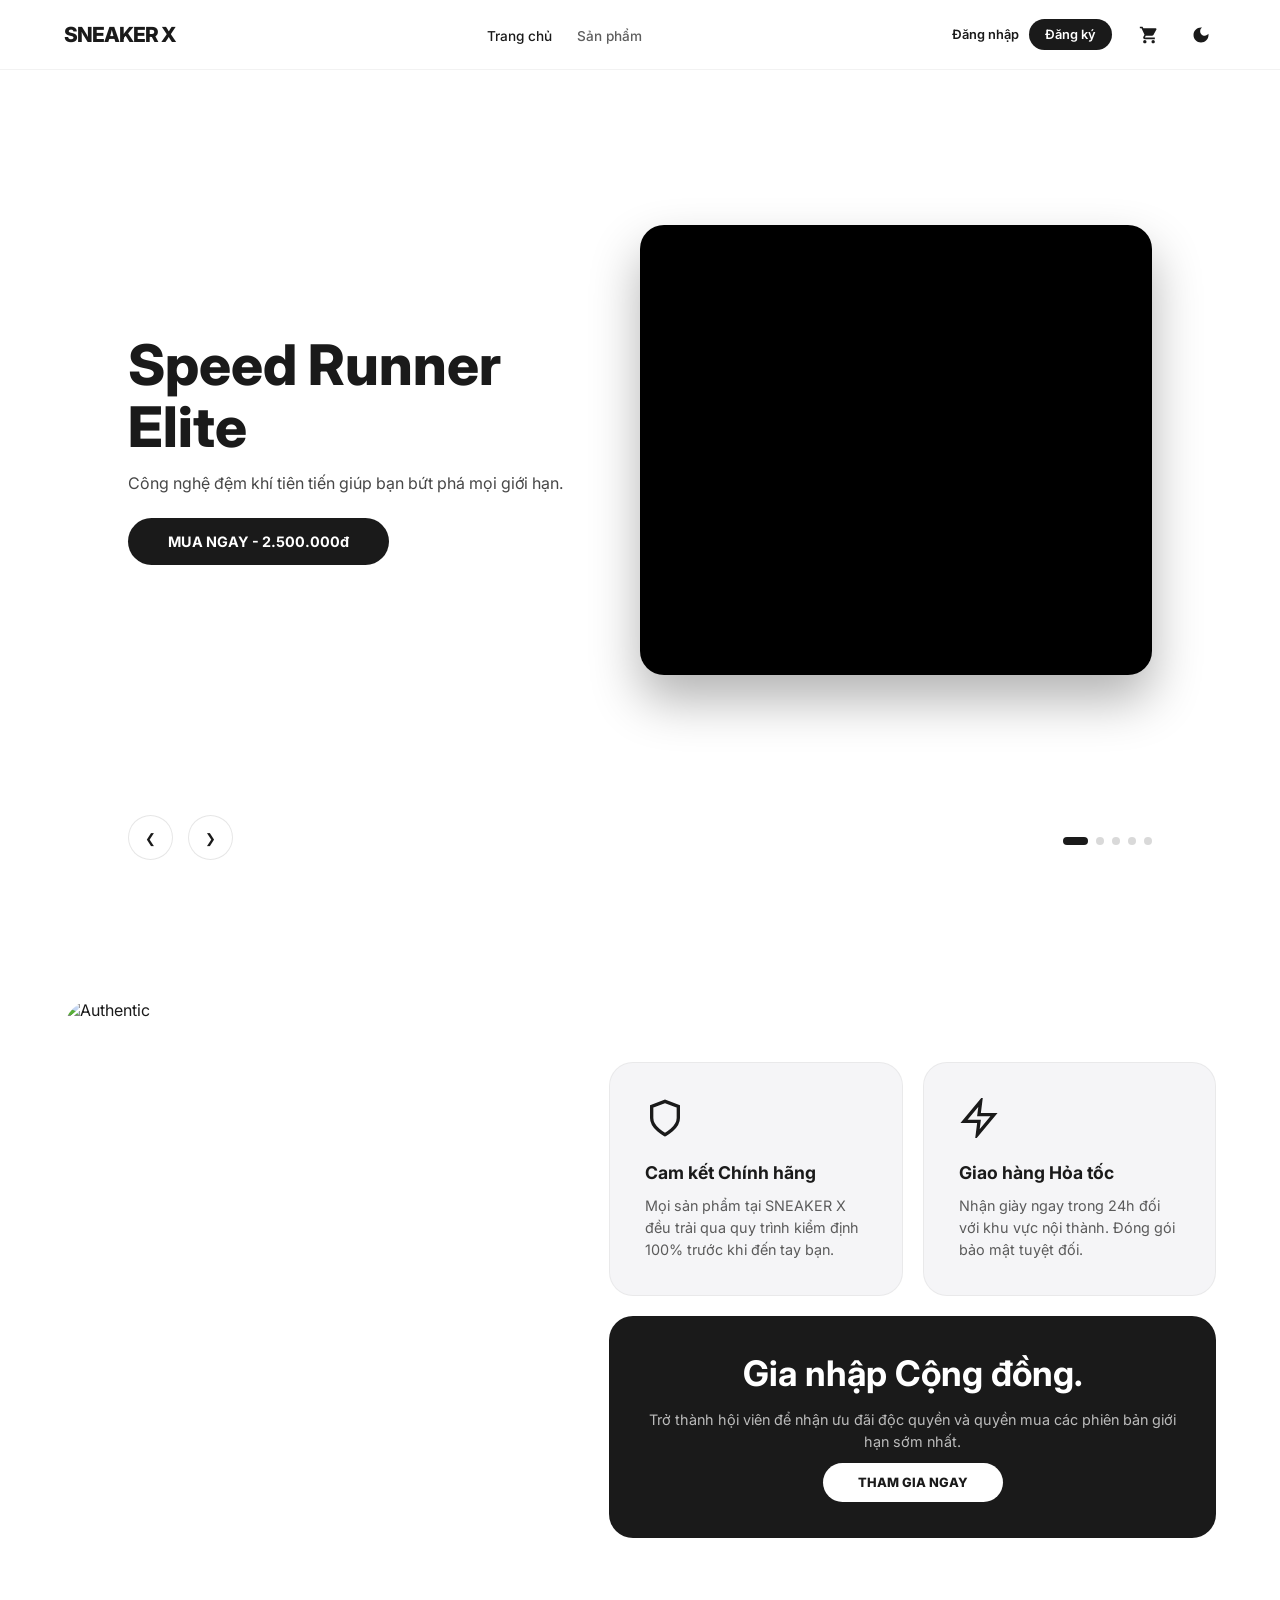
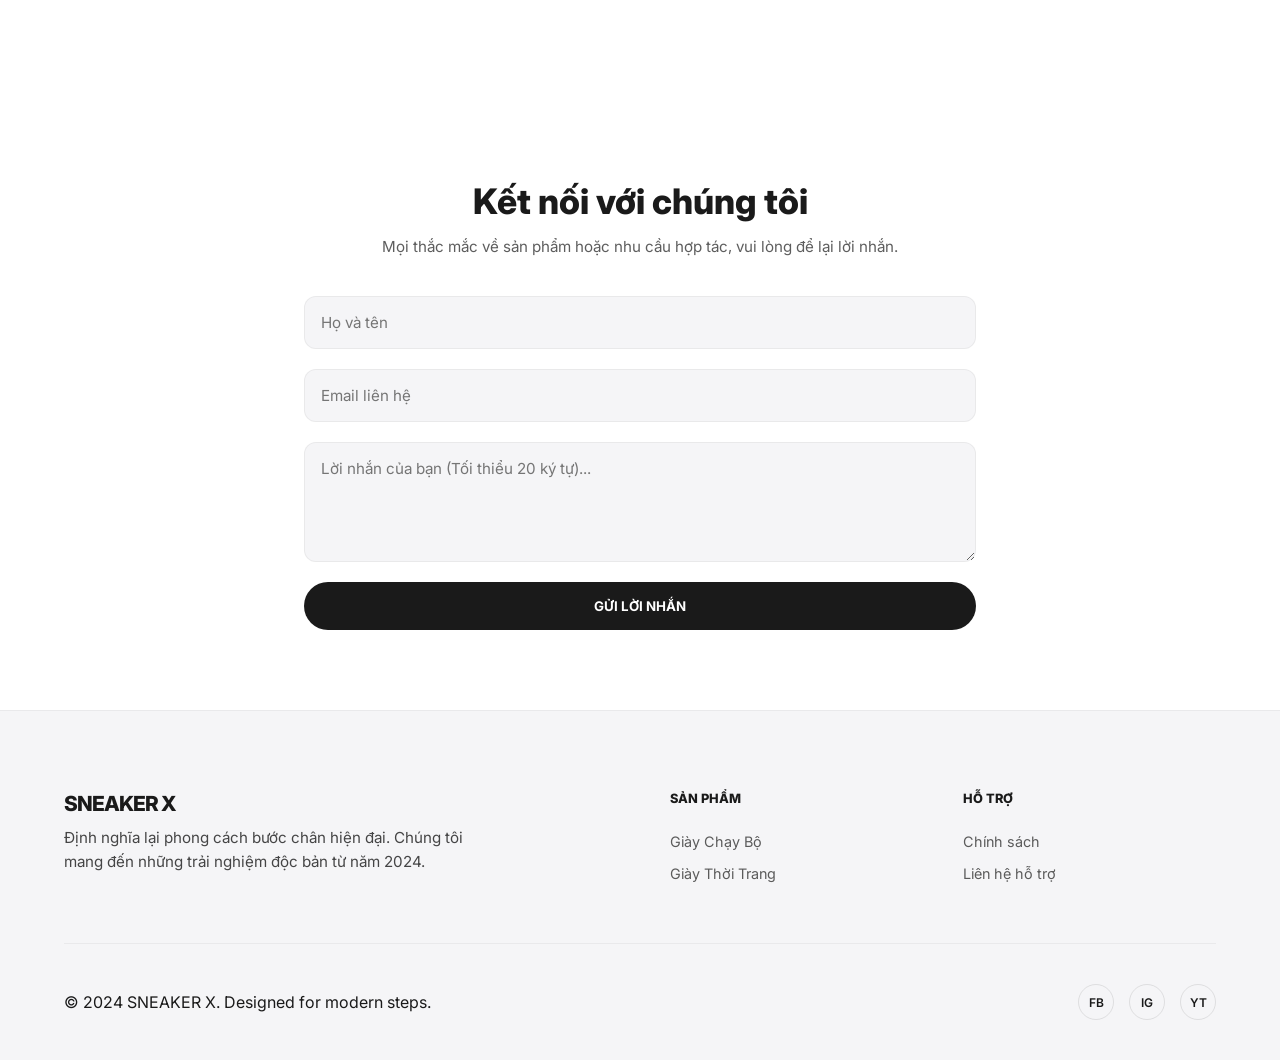
==== commit 6199b2d6: "huge update" ====
--- a/index.html
+++ b/index.html
@@ -4,118 +4,50 @@
     <meta charset="UTF-8">
     <meta name="viewport" content="width=device-width, initial-scale=1.0">
     <title>SNEAKER X - Bước Chân Hiện Đại</title>
+    <link rel="stylesheet" href="./style.css">
     <link href="https://fonts.googleapis.com/css2?family=Inter:wght@300;400;600;800&display=swap" rel="stylesheet">
-    <style>
-        :root { --bg-color: #ffffff; --bg-rgb: 255, 255, 255; --text-color: #1a1a1a; --accent-color: #1a1a1a; --secondary-bg: #f5f5f7; --header-blur: 40px; --header-opacity: 0.5; --transition-speed: 0.4s; --card-bg: #f5f5f7; --card-border: rgba(0,0,0,0.05); }
-        [data-theme="dark"] { --bg-color: #050505; --bg-rgb: 5, 5, 5; --text-color: #f5f5f7; --accent-color: #f5f5f7; --secondary-bg: #151515; --card-bg: #1a1a1a; --card-border: rgba(255,255,255,0.05); }
-        * { margin: 0; padding: 0; box-sizing: border-box; font-family: 'Inter', sans-serif; }
-        body { background-color: var(--bg-color); color: var(--text-color); transition: background-color var(--transition-speed); overflow-x: hidden; }
-
-        header { height: 70px; display: flex; justify-content: space-between; align-items: center; padding: 0 5%; position: fixed; top: 0; width: 100%; z-index: 2000; background: rgba(var(--bg-rgb), var(--header-opacity)); backdrop-filter: blur(var(--header-blur)) saturate(180%); border-bottom: 1px solid rgba(128, 128, 128, 0.1); }
-        .logo { font-weight: 800; font-size: 1.3rem; letter-spacing: -1px; text-transform: uppercase; text-decoration: none; color: var(--text-color); }
-        nav ul { display: flex; list-style: none; gap: 25px; }
-        nav ul li a { text-decoration: none; color: var(--text-color); font-weight: 500; font-size: 0.85rem; opacity: 0.7; transition: 0.3s; }
-        
-        .header-right { display: flex; align-items: center; gap: 12px; }
-        .btn-auth { text-decoration: none; font-size: 0.8rem; font-weight: 600; cursor: pointer; color: var(--text-color); }
-        .btn-register { background: var(--accent-color); color: var(--bg-color); padding: 8px 16px; border-radius: 18px; transition: 0.3s; border: none; cursor: pointer; font-size: 0.8rem; font-weight: 600; text-decoration: none;}
-        
-        .theme-toggle { background: none; border: none; cursor: pointer; color: var(--text-color); display: flex; align-items: center; justify-content: center;}
-        .sun-icon { display: none; }
-        [data-theme="dark"] .sun-icon { display: block; }
-        [data-theme="dark"] .moon-icon { display: none; }
-
-        .carousel-container { position: relative; height: 100vh; width: 100%; overflow: hidden; }
-        .carousel-slide { display: none; height: 100%; width: 100%; grid-template-columns: 1fr 1fr; align-items: center; padding: 0 10%; position: relative; }
-        .carousel-slide.active { display: grid; animation: fadeIn 0.8s ease; }
-        @keyframes fadeIn { from { opacity: 0; } to { opacity: 1; } }
-
-        .bg-video-overlay { position: absolute; top: 0; left: 0; width: 100%; height: 100%; z-index: -1; }
-        .bg-video-overlay video { width: 100%; height: 100%; object-fit: cover; filter: blur(50px) brightness(0.7); transform: scale(1.1); }
-        .color-overlay { position: absolute; top: 0; left: 0; width: 100%; height: 100%; background: rgba(var(--bg-rgb), 0.4); }
-
-        .slide-content { z-index: 2; padding-right: 40px; }
-        .slide-content h2 { font-size: 3.5rem; font-weight: 800; margin-bottom: 15px; line-height: 1.1; }
-        .slide-content p { margin-bottom: 25px; opacity: 0.8; font-size: 1rem; }
-        .btn-action { display: inline-block; text-decoration: none; background: var(--accent-color); color: var(--bg-color); padding: 15px 40px; border-radius: 30px; font-weight: 700; font-size: 0.9rem; transition: all 0.3s ease; border: none; cursor: pointer; }
-        .btn-action:hover { transform: translateY(-3px); box-shadow: 0 10px 20px rgba(0,0,0,0.2); }
-
-        .slide-video { width: 100%; height: 450px; border-radius: 24px; overflow: hidden; box-shadow: 0 25px 50px rgba(0,0,0,0.3); z-index: 2; background: #000; }
-        .slide-video video { width: 100%; height: 100%; object-fit: cover; }
-
-        .carousel-nav { position: absolute; bottom: 40px; left: 10%; display: flex; gap: 15px; z-index: 10; }
-        .nav-btn { background: rgba(var(--bg-rgb), 0.2); backdrop-filter: blur(10px); border: 1px solid rgba(128,128,128,0.2); width: 45px; height: 45px; border-radius: 50%; cursor: pointer; color: var(--text-color); }
-        .dots-container { position: absolute; bottom: 55px; right: 10%; display: flex; gap: 8px; z-index: 10; }
-        .dot { width: 8px; height: 8px; border-radius: 50%; background: rgba(128,128,128,0.3); cursor: pointer; }
-        .dot.active { background: var(--accent-color); width: 25px; border-radius: 4px; }
-
-        .trust-section { padding: 100px 5%; max-width: 1400px; margin: 0 auto; display: grid; grid-template-columns: 1fr 1.2fr; gap: 40px; align-items: center; }
-        .trust-image { width: 100%; border-radius: 30px; overflow: hidden; height: 600px; }
-        .trust-image img { width: 100%; height: 100%; object-fit: cover; transition: 0.6s; }
-        .trust-image:hover img { transform: scale(1.05); }
-
-        .bento-grid { display: grid; grid-template-columns: 1fr 1fr; gap: 20px; }
-        .bento-card { background: var(--card-bg); padding: 35px; border-radius: 24px; border: 1px solid var(--card-border); transition: 0.3s; }
-        .bento-card:hover { transform: translateY(-5px); border-color: var(--accent-color); }
-        .bento-card h3 { font-size: 1.1rem; font-weight: 700; margin-bottom: 12px; }
-        .bento-card p { font-size: 0.9rem; opacity: 0.7; line-height: 1.5; }
-        .bento-icon { width: 40px; height: 40px; margin-bottom: 20px; color: var(--accent-color); }
-
-        .community-card { grid-column: span 2; background: var(--accent-color); color: var(--bg-color); text-align: center; display: flex; flex-direction: column; align-items: center; justify-content: center; }
-        .community-card h3 { font-size: 2.2rem; margin-bottom: 15px; }
-        .btn-join { background: var(--bg-color); color: var(--accent-color); padding: 12px 35px; border-radius: 25px; text-decoration: none; font-weight: 800; font-size: 0.8rem; margin-top: 10px; transition: 0.3s; }
-        .btn-join:hover { opacity: 0.9; transform: scale(1.05); }
-
-        /* CONTACT SECTION */
-        .contact-section { padding: 80px 5%; max-width: 800px; margin: 0 auto; text-align: center; }
-        .contact-section h2 { font-size: 2.2rem; font-weight: 800; margin-bottom: 15px; }
-        .contact-section p { opacity: 0.7; margin-bottom: 40px; font-size: 0.95rem; }
-        .contact-form { display: grid; gap: 20px; text-align: left; }
-        .contact-form input, .contact-form textarea { width: 100%; padding: 16px; border-radius: 12px; border: 1px solid var(--card-border); background: var(--secondary-bg); color: var(--text-color); outline: none; font-size: 0.95rem; transition: 0.3s; }
-        .contact-form input:focus, .contact-form textarea:focus { border-color: var(--accent-color); background: var(--bg-color); }
-        .contact-form textarea { resize: vertical; min-height: 120px; }
-        .contact-form input.error, .contact-form textarea.error { border-color: #ff4444; }
-        .btn-contact { background: var(--accent-color); color: var(--bg-color); border: none; padding: 16px; border-radius: 30px; font-weight: 700; cursor: pointer; transition: 0.3s; }
-        .btn-contact:hover { transform: translateY(-2px); box-shadow: 0 10px 20px rgba(0,0,0,0.1); }
-        #contact-msg { display: none; margin-top: 15px; font-weight: 600; font-size: 0.9rem; padding: 10px; border-radius: 8px; }
-
-        footer { background: var(--secondary-bg); padding: 80px 5% 40px; border-top: 1px solid rgba(128, 128, 128, 0.1); color: var(--text-color); }
-        .footer-container { max-width: 1400px; margin: 0 auto; }
-        .footer-top { display: grid; grid-template-columns: 1fr 1fr; gap: 60px; padding-bottom: 60px; border-bottom: 1px solid rgba(128, 128, 128, 0.1); }
-        .footer-brand p { font-size: 0.9rem; opacity: 0.6; margin-top: 10px; max-width: 300px; line-height: 1.6;}
-        .footer-links { display: grid; grid-template-columns: repeat(2, 1fr); gap: 40px; }
-        .footer-col h4 { font-size: 0.8rem; font-weight: 800; margin-bottom: 20px; }
-        .footer-col ul { list-style: none; display: flex; flex-direction: column; gap: 10px; }
-        .footer-col ul li a { text-decoration: none; color: var(--text-color); font-size: 0.85rem; opacity: 0.6; }
-        .footer-bottom { padding-top: 40px; display: flex; justify-content: space-between; align-items: center; }
-        .social-links { display: flex; gap: 15px; }
-        .social-link { width: 36px; height: 36px; border-radius: 50%; border: 1px solid rgba(128, 128, 128, 0.2); display: flex; align-items: center; justify-content: center; text-decoration: none; color: var(--text-color); font-size: 0.75rem; font-weight: 600; }
-
-        @media (max-width: 1024px) { .carousel-slide { grid-template-columns: 1fr; text-align: center; padding-top: 80px; } .slide-content { padding-right: 0; margin-bottom: 30px; } .trust-section { grid-template-columns: 1fr; } }
-        @media (max-width: 768px) { nav, #auth-logged-out { display: none !important; } .bento-grid { grid-template-columns: 1fr; } .community-card { grid-column: span 1; } .footer-top { grid-template-columns: 1fr; } }
-    </style>
+    <script defer src="./main.js"></script>
 </head>
 <body>
-
     <header>
         <a href="index.html" class="logo">SNEAKER X</a>
-        <nav><ul><li><a href="index.html" style="opacity: 1;">Trang chủ</a></li><li><a href="sanPham.html">Sản phẩm</a></li></ul></nav>
+        <nav>
+            <ul>
+                <li><a href="index.html" class="active">Trang chủ</a></li>
+                <li><a href="sanPham.html">Sản phẩm</a></li>
+            </ul>
+        </nav>
         <div class="header-right">
-            <div id="auth-logged-out" style="display: flex; gap: 10px; align-items: center;">
+            <div class="auth-buttons" id="auth-buttons">
                 <a href="dangNhap.html" class="btn-auth">Đăng nhập</a>
                 <a href="dangKy.html" class="btn-register">Đăng ký</a>
             </div>
-            <div id="auth-logged-in" style="display: none; align-items: center; gap: 15px;">
-                <a href="nguoiDung.html" id="user-greeting" class="btn-auth" style="opacity: 0.8;">Xin chào, User</a>
-                <button onclick="logout()" class="btn-auth" style="color: #ff4444; border:none; background:none;">Đăng xuất</button>
-            </div>
-            <a href="gioHang.html" class="theme-toggle" style="text-decoration: none;"><svg viewBox="0 0 24 24" width="20" height="20" fill="currentColor"><path d="M7 18c-1.1 0-1.99.9-1.99 2S5.9 22 7 22s2-.9 2-2-.9-2-2-2zM1 2v2h2l3.6 7.59-1.35 2.45c-.16.28-.25.61-.25.96 0 1.1.9 2 2 2h12v-2H7.42c-.14 0-.25-.11-.25-.25l.03-.12.9-1.63h7.45c.75 0 1.41-.41 1.75-1.03l3.58-6.49c.08-.14.12-.31.12-.48 0-.55-.45-1-1-1H5.21l-.94-2H1zm16 16c-1.1 0-1.99.9-1.99 2s.89 2 1.99 2 2-.9 2-2-.9-2-2-2z"/></svg></a>
+            
+            <a href="gioHang.html" class="theme-toggle cart-link">
+                <svg viewBox="0 0 24 24" width="20" height="20" fill="currentColor"><path d="M7 18c-1.1 0-1.99.9-1.99 2S5.9 22 7 22s2-.9 2-2-.9-2-2-2zM1 2v2h2l3.6 7.59-1.35 2.45c-.16.28-.25.61-.25.96 0 1.1.9 2 2 2h12v-2H7.42c-.14 0-.25-.11-.25-.25l.03-.12.9-1.63h7.45c.75 0 1.41-.41 1.75-1.03l3.58-6.49c.08-.14.12-.31.12-.48 0-.55-.45-1-1-1H5.21l-.94-2H1zm16 16c-1.1 0-1.99.9-1.99 2s.89 2 1.99 2 2-.9 2-2-.9-2-2-2z"/></svg>
+            </a>
             <button class="theme-toggle" id="theme-btn">
                 <svg class="moon-icon" viewBox="0 0 24 24" width="20" height="20" fill="currentColor"><path d="M12 3c-4.97 0-9 4.03-9 9s4.03 9 9 9 9-4.03 9-9c0-.46-.04-.92-.1-1.36-.98 1.37-2.58 2.26-4.4 2.26-3.03 0-5.5-2.47-5.5-5.5 0-1.82.89-3.42 2.26-4.4-.44-.06-.9-.1-1.36-.1z"/></svg>
                 <svg class="sun-icon" viewBox="0 0 24 24" width="20" height="20" fill="currentColor"><path d="M12 7c-2.76 0-5 2.24-5 5s2.24 5 5 5 5-2.24 5-5-2.24-5-5-5zM2 13h2c.55 0 1-.45 1-1s-.45-1-1-1H2c-.55 0-1 .45-1 1s.45 1 1 1zm18 0h2c.55 0 1-.45 1-1s-.45-1-1-1h-2c-.55 0-1 .45-1 1s.45 1 1 1zM11 2v2c0 .55.45 1 1 1s1-.45 1-1V2c0-.55-.45-1-1-1s-1 .45-1 1zm0 18v2c0 .55.45 1 1 1s1-.45 1-1v-2c0-.55-.45-1-1-1s-1 .45-1 1z"/></svg>
             </button>
+            <div class="hamburger" id="hamburger-btn">
+                <span></span><span></span><span></span>
+            </div>
         </div>
     </header>
+
+    <div class="mobile-overlay" id="mobile-overlay"></div>
+    <div class="mobile-menu" id="mobile-menu">
+        <ul>
+            <li><a href="index.html">Trang chủ</a></li>
+            <li><a href="sanPham.html">Sản phẩm</a></li>
+            <li><a href="gioHang.html">Giỏ hàng</a></li>
+        </ul>
+        <div class="auth-buttons" id="mobile-auth-buttons">
+            <a href="dangNhap.html" class="btn-auth">Đăng nhập</a>
+            <a href="dangKy.html" class="btn-register">Đăng ký</a>
+        </div>
+    </div>
 
     <main>
         <section class="carousel-container">
@@ -124,13 +56,33 @@
                 <div class="slide-content"><h2>Speed Runner Elite</h2><p>Công nghệ đệm khí tiên tiến giúp bạn bứt phá mọi giới hạn.</p><a href="sanPham.html" class="btn-action">MUA NGAY - 2.500.000đ</a></div>
                 <div class="slide-video"><video autoplay muted loop playsinline><source src="./asset/video/Quảng cáo giày Adidas Climacool -  David Beckham.mp4" type="video/mp4"></video></div>
             </div>
+            
             <div class="carousel-slide">
                 <div class="bg-video-overlay"><video muted loop playsinline><source src="./asset/video/TVC QUẢNG CÁO GIÀY ANANAS.mp4" type="video/mp4"></video><div class="color-overlay"></div></div>
                 <div class="slide-content"><h2>Urban Flex 360</h2><p>Thiết kế tối giản, linh hoạt cho mọi hoạt động.</p><a href="sanPham.html" class="btn-action">KHÁM PHÁ - 1.800.000đ</a></div>
                 <div class="slide-video"><video muted loop playsinline><source src="./asset/video/TVC QUẢNG CÁO GIÀY ANANAS.mp4" type="video/mp4"></video></div>
             </div>
+
+            <div class="carousel-slide">
+                <div class="bg-video-overlay"><video muted loop playsinline><source src="./asset/video/T5qs-vvg3us.mp4" type="video/mp4"></video><div class="color-overlay"></div></div>
+                <div class="slide-content"><h2>Trail Master Pro</h2><p>Chinh phục mọi địa hình với đế cao su siêu bám.</p><a href="sanPham.html" class="btn-action">XEM CHI TIẾT - 3.200.000đ</a></div>
+                <div class="slide-video"><video muted loop playsinline><source src="./asset/video/T5qs-vvg3us.mp4" type="video/mp4"></video></div>
+            </div>
+
+            <div class="carousel-slide">
+                <div class="bg-video-overlay"><video muted loop playsinline><source src="./asset/video/Full Horsepower_ The Evolution of Nike Running.mp4" type="video/mp4"></video><div class="color-overlay"></div></div>
+                <div class="slide-content"><h2>Summit Peak Hiker</h2><p>Đỉnh cao của sự bền bỉ cho những chuyến hành trình dài.</p><a href="sanPham.html" class="btn-action">SỞ HỮU NGAY - 2.800.000đ</a></div>
+                <div class="slide-video"><video muted loop playsinline><source src="./asset/video/Full Horsepower_ The Evolution of Nike Running.mp4" type="video/mp4"></video></div>
+            </div>
+
+            <div class="carousel-slide">
+                <div class="bg-video-overlay"><video muted loop playsinline><source src="./asset/video/Introducing_ Speedgoat 6.mp4" type="video/mp4"></video><div class="color-overlay"></div></div>
+                <div class="slide-content"><h2>Midnight Racer X</h2><p>Phiên bản giới hạn với họa tiết phản quang độc đáo.</p><a href="sanPham.html" class="btn-action">ĐẶT TRƯỚC - 4.500.000đ</a></div>
+                <div class="slide-video"><video muted loop playsinline><source src="./asset/video/Introducing_ Speedgoat 6.mp4" type="video/mp4"></video></div>
+            </div>
+
             <div class="carousel-nav"><button class="nav-btn" onclick="moveSlide(-1)">&#10094;</button><button class="nav-btn" onclick="moveSlide(1)">&#10095;</button></div>
-            <div class="dots-container"><span class="dot active" onclick="currentSlide(0)"></span><span class="dot" onclick="currentSlide(1)"></span></div>
+            <div class="dots-container"><span class="dot active" onclick="currentSlide(0)"></span><span class="dot" onclick="currentSlide(1)"></span><span class="dot" onclick="currentSlide(2)"></span><span class="dot" onclick="currentSlide(3)"></span><span class="dot" onclick="currentSlide(4)"></span></div>
         </section>
 
         <section class="trust-section">
@@ -146,20 +98,19 @@
                 </div>
                 <div class="community-card bento-card">
                     <h3>Gia nhập Cộng đồng.</h3>
-                    <p id="join-desc">Trở thành hội viên để nhận ưu đãi độc quyền và quyền mua các phiên bản giới hạn.</p>
+                    <p id="join-desc">Trở thành hội viên để nhận ưu đãi độc quyền và quyền mua các phiên bản giới hạn sớm nhất.</p>
                     <a href="dangKy.html" class="btn-join" id="join-btn">THAM GIA NGAY</a>
                 </div>
             </div>
         </section>
 
-        <!-- SECTION LIÊN HỆ -->
         <section class="contact-section">
             <h2>Kết nối với chúng tôi</h2>
             <p>Mọi thắc mắc về sản phẩm hoặc nhu cầu hợp tác, vui lòng để lại lời nhắn.</p>
             <form class="contact-form" id="contactForm" novalidate>
                 <input type="text" id="c-name" placeholder="Họ và tên" required>
                 <input type="email" id="c-email" placeholder="Email liên hệ" required>
-                <textarea id="c-msg" placeholder="Lời nhắn của bạn..." required></textarea>
+                <textarea id="c-msg" placeholder="Lời nhắn của bạn (Tối thiểu 20 ký tự)..." required></textarea>
                 <button type="submit" class="btn-contact">GỬI LỜI NHẮN</button>
             </form>
             <div id="contact-msg"></div>
@@ -171,7 +122,7 @@
             <div class="footer-top">
                 <div class="footer-brand"><div class="logo">SNEAKER X</div><p>Định nghĩa lại phong cách bước chân hiện đại. Chúng tôi mang đến những trải nghiệm độc bản từ năm 2024.</p></div>
                 <div class="footer-links">
-                    <div class="footer-col"><h4>SẢN PHẨM</h4><ul><li><a href="sanPham.html">Cửa hàng</a></li></ul></div>
+                    <div class="footer-col"><h4>SẢN PHẨM</h4><ul><li><a href="sanPham.html">Giày Chạy Bộ</a></li><li><a href="sanPham.html">Giày Thời Trang</a></li></ul></div>
                     <div class="footer-col"><h4>HỖ TRỢ</h4><ul><li><a href="#">Chính sách</a></li><li><a href="#">Liên hệ hỗ trợ</a></li></ul></div>
                 </div>
             </div>
@@ -181,66 +132,5 @@
             </div>
         </div>
     </footer>
-
-    <script>
-        let slideIndex = 0; const slides = document.querySelectorAll('.carousel-slide'); const dots = document.querySelectorAll('.dot');
-        function moveSlide(n) { slideIndex += n; if (slideIndex >= slides.length) slideIndex = 0; if (slideIndex < 0) slideIndex = slides.length - 1; updateCarousel(); }
-        function currentSlide(n) { slideIndex = n; updateCarousel(); }
-        function updateCarousel() {
-            slides.forEach((slide, index) => {
-                slide.classList.toggle('active', index === slideIndex);
-                const videos = slide.querySelectorAll('video');
-                videos.forEach(v => { if (index === slideIndex) { v.currentTime = 0; v.play().catch(()=>{}); } else { v.pause(); } });
-            });
-            dots.forEach((dot, index) => dot.classList.toggle('active', index === slideIndex));
-        }
-
-        const checkAuth = () => {
-            const isLoggedIn = localStorage.getItem('isLoggedIn') === 'true';
-            let user = null; try { user = JSON.parse(localStorage.getItem('user')); } catch(e){}
-            const loggedOutDiv = document.getElementById('auth-logged-out');
-            const loggedInDiv = document.getElementById('auth-logged-in');
-            const joinBtn = document.getElementById('join-btn');
-            const joinDesc = document.getElementById('join-desc');
-
-            if (isLoggedIn && user) {
-                loggedOutDiv.style.display = 'none'; loggedInDiv.style.display = 'flex';
-                document.getElementById('user-greeting').innerText = `Xin chào, ${user.name || user.username}`;
-                if (joinBtn) {
-                    joinDesc.innerText = "Cảm ơn bạn đã trở thành hội viên đặc quyền của SNEAKER X.";
-                    joinBtn.innerText = "ĐÃ GIA NHẬP"; joinBtn.href = "javascript:void(0)";
-                    joinBtn.style.background = "transparent"; joinBtn.style.border = "1px solid var(--text-color)"; joinBtn.style.color = "var(--text-color)";
-                    joinBtn.style.opacity = "0.6"; joinBtn.style.pointerEvents = "none";
-                }
-            } else {
-                loggedOutDiv.style.display = 'flex'; loggedInDiv.style.display = 'none';
-            }
-        };
-
-        window.logout = () => { if(confirm("Đăng xuất?")) { localStorage.setItem('isLoggedIn', 'false'); localStorage.removeItem('user'); window.location.reload(); } };
-
-        const applyTheme = (theme) => { if (theme === 'dark') document.body.setAttribute('data-theme', 'dark'); else document.body.removeAttribute('data-theme'); };
-        applyTheme(localStorage.getItem('theme'));
-        document.getElementById('theme-btn').addEventListener('click', () => { const isDark = document.body.getAttribute('data-theme') === 'dark'; const next = isDark ? 'light' : 'dark'; applyTheme(next); localStorage.setItem('theme', next); });
-
-        // Contact Validation
-        document.getElementById('contactForm').addEventListener('submit', (e) => {
-            e.preventDefault();
-            const inputs = [document.getElementById('c-name'), document.getElementById('c-email'), document.getElementById('c-msg')];
-            inputs.forEach(i => i.classList.remove('error'));
-            const msgBox = document.getElementById('contact-msg');
-            
-            if(!inputs[0].value.trim()) { inputs[0].classList.add('error'); return; }
-            if(!/^[^\s@]+@[^\s@]+\.[^\s@]+$/.test(inputs[1].value.trim())) { inputs[1].classList.add('error'); return; }
-            if(!inputs[2].value.trim()) { inputs[2].classList.add('error'); return; }
-
-            msgBox.style.display = 'block'; msgBox.style.color = '#00c851'; msgBox.style.background = 'rgba(0,200,81,0.1)';
-            msgBox.innerText = "Cảm ơn bạn! Chúng tôi sẽ liên hệ lại sớm nhất.";
-            inputs.forEach(i => i.value = '');
-            setTimeout(() => msgBox.style.display='none', 4000);
-        });
-
-        window.onload = () => { checkAuth(); setInterval(() => moveSlide(1), 10000); };
-    </script>
 </body>
 </html>
--- a/style.css
+++ b/style.css
@@ -0,0 +1,162 @@
+:root {
+    --bg-color: #ffffff;
+    --bg-rgb: 255, 255, 255;
+    --text-color: #1a1a1a;
+    --accent-color: #1a1a1a; 
+    --secondary-bg: #f5f5f7;
+    --header-blur: 40px;
+    --header-opacity: 0.5;
+    --transition-speed: 0.4s;
+    --card-bg: #f5f5f7;
+    --card-border: rgba(0,0,0,0.05);
+}
+
+[data-theme="dark"] {
+    --bg-color: #050505;
+    --bg-rgb: 5, 5, 5;
+    --text-color: #f5f5f7;
+    --accent-color: #f5f5f7;
+    --secondary-bg: #151515;
+    --card-bg: #1a1a1a;
+    --card-border: rgba(255,255,255,0.05);
+}
+
+* { margin: 0; padding: 0; box-sizing: border-box; font-family: 'Inter', sans-serif; }
+body { background-color: var(--bg-color); color: var(--text-color); transition: background-color var(--transition-speed); overflow-x: hidden; }
+
+header {
+    height: 70px; display: flex; justify-content: space-between; align-items: center; padding: 0 5%;
+    position: fixed; top: 0; width: 100%; z-index: 2000;
+    background: rgba(var(--bg-rgb), var(--header-opacity));
+    backdrop-filter: blur(var(--header-blur)) saturate(180%);
+    border-bottom: 1px solid rgba(128, 128, 128, 0.1);
+}
+.logo { font-weight: 800; font-size: 1.3rem; letter-spacing: -1px; text-transform: uppercase; text-decoration: none; color: var(--text-color); position: relative; z-index: 2005;}
+nav ul { display: flex; list-style: none; gap: 25px; }
+nav ul li a { text-decoration: none; color: var(--text-color); font-weight: 500; font-size: 0.85rem; opacity: 0.7; transition: 0.3s; }
+
+/* Class tách ra cho link Trang chủ đang active */
+nav ul li a.active { opacity: 1; }
+
+.header-right { display: flex; align-items: center; gap: 12px; }
+.auth-buttons { display: flex; align-items: center; gap: 10px; }
+.btn-auth { text-decoration: none; font-size: 0.8rem; font-weight: 600; cursor: pointer; color: var(--text-color); }
+.btn-register { background: var(--accent-color); color: var(--bg-color); padding: 8px 16px; border-radius: 18px; transition: 0.3s; border: none; cursor: pointer; font-size: 0.8rem; font-weight: 600; text-decoration: none; }
+
+.theme-toggle { background: none; border: none; cursor: pointer; color: var(--text-color); padding: 5px; display: flex; align-items: center; position: relative; z-index: 2005;}
+
+/* Class tách ra cho link Giỏ hàng và Nút Theme */
+a.theme-toggle.cart-link { text-decoration: none; margin-left: 10px; }
+#theme-btn { margin-left: 10px; }
+
+.sun-icon { display: none; }
+[data-theme="dark"] .sun-icon { display: block; }
+[data-theme="dark"] .moon-icon { display: none; }
+
+/* HAMBURGER & MOBILE MENU CSS */
+.hamburger { display: none; flex-direction: column; justify-content: space-between; width: 24px; height: 18px; cursor: pointer; z-index: 2005; position: relative; margin-left: 15px;}
+.hamburger span { display: block; width: 100%; height: 2px; background-color: var(--text-color); transition: all 0.3s ease-in-out; }
+.hamburger.active span:nth-child(1) { transform: translateY(8px) rotate(45deg); }
+.hamburger.active span:nth-child(2) { opacity: 0; }
+.hamburger.active span:nth-child(3) { transform: translateY(-8px) rotate(-45deg); }
+
+.mobile-menu {
+    position: fixed; top: 0; right: -100%; width: 80%; max-width: 350px; height: 100vh;
+    background: var(--bg-color); z-index: 2001; display: flex; flex-direction: column;
+    padding: 100px 10% 50px; box-shadow: -10px 0 30px rgba(0,0,0,0.1); transition: right 0.4s cubic-bezier(0.77, 0, 0.175, 1);
+    border-left: 1px solid rgba(128,128,128,0.1);
+}
+.mobile-menu.active { right: 0; }
+.mobile-menu ul { list-style: none; display: flex; flex-direction: column; gap: 30px; margin-bottom: 50px; }
+.mobile-menu ul li a { text-decoration: none; color: var(--text-color); font-size: 1.5rem; font-weight: 700; opacity: 0.8;}
+.mobile-menu .auth-buttons { display: flex; flex-direction: column; gap: 15px; align-items: flex-start; }
+.mobile-menu .btn-auth { font-size: 1.2rem; }
+.mobile-menu .btn-register { width: 100%; text-align: center; padding: 15px; border-radius: 30px; font-size: 1.1rem;}
+.mobile-overlay { position: fixed; top:0; left:0; width:100%; height:100%; background:rgba(0,0,0,0.5); z-index:2000; display:none; opacity:0; transition:0.3s; }
+.mobile-overlay.active { display:block; opacity:1; }
+
+/* Các class thay thế style nội tuyến trong JS (Đăng nhập, Đăng xuất, Nút gia nhập) */
+.btn-auth-user { margin-right: 15px; }
+.btn-logout { color: #ff4444; border: none; background: none; }
+.mobile-btn-auth-user { font-size: 1.2rem; font-weight: 700; }
+.mobile-btn-logout { color: #ff4444; border: none; background: none; font-size: 1.1rem; margin-top: 10px; padding: 0; }
+.btn-joined { background: transparent !important; border: 1px solid var(--text-color) !important; color: var(--text-color) !important; opacity: 0.6; pointer-events: none; }
+
+/* CAROUSEL */
+.carousel-container { position: relative; height: 100vh; width: 100%; overflow: hidden; }
+.carousel-slide { display: none; height: 100%; width: 100%; grid-template-columns: 1fr 1fr; align-items: center; padding: 0 10%; position: relative; }
+.carousel-slide.active { display: grid; animation: fadeIn 0.8s ease; }
+@keyframes fadeIn { from { opacity: 0; } to { opacity: 1; } }
+
+.bg-video-overlay { position: absolute; top: 0; left: 0; width: 100%; height: 100%; z-index: -1; }
+.bg-video-overlay video { width: 100%; height: 100%; object-fit: cover; filter: blur(50px) brightness(0.7); transform: scale(1.1); }
+.color-overlay { position: absolute; top: 0; left: 0; width: 100%; height: 100%; background: rgba(var(--bg-rgb), 0.4); }
+
+.slide-content { z-index: 2; padding-right: 40px; }
+.slide-content h2 { font-size: 3.5rem; font-weight: 800; margin-bottom: 15px; line-height: 1.1; }
+.slide-content p { margin-bottom: 25px; opacity: 0.8; font-size: 1rem; }
+
+.btn-action { display: inline-block; text-decoration: none; background: var(--accent-color); color: var(--bg-color); padding: 15px 40px; border-radius: 30px; font-weight: 700; font-size: 0.9rem; transition: all 0.3s ease; border: none; cursor: pointer; }
+.btn-action:hover { transform: translateY(-3px); box-shadow: 0 10px 20px rgba(0,0,0,0.2); }
+
+.slide-video { width: 100%; height: 450px; border-radius: 24px; overflow: hidden; box-shadow: 0 25px 50px rgba(0,0,0,0.3); z-index: 2; background: #000; }
+.slide-video video { width: 100%; height: 100%; object-fit: cover; }
+
+.carousel-nav { position: absolute; bottom: 40px; left: 10%; display: flex; gap: 15px; z-index: 10; }
+.nav-btn { background: rgba(var(--bg-rgb), 0.2); backdrop-filter: blur(10px); border: 1px solid rgba(128,128,128,0.2); width: 45px; height: 45px; border-radius: 50%; cursor: pointer; color: var(--text-color); }
+.dots-container { position: absolute; bottom: 55px; right: 10%; display: flex; gap: 8px; z-index: 10; }
+.dot { width: 8px; height: 8px; border-radius: 50%; background: rgba(128,128,128,0.3); cursor: pointer; }
+.dot.active { background: var(--accent-color); width: 25px; border-radius: 4px; }
+
+.trust-section { padding: 100px 5%; max-width: 1400px; margin: 0 auto; display: grid; grid-template-columns: 1fr 1.2fr; gap: 40px; align-items: center; }
+.trust-image { width: 100%; border-radius: 30px; overflow: hidden; height: 600px; }
+.trust-image img { width: 100%; height: 100%; object-fit: cover; transition: 0.6s; }
+.trust-image:hover img { transform: scale(1.05); }
+
+.bento-grid { display: grid; grid-template-columns: 1fr 1fr; gap: 20px; }
+.bento-card { background: var(--card-bg); padding: 35px; border-radius: 24px; border: 1px solid var(--card-border); transition: 0.3s; }
+.bento-card:hover { transform: translateY(-5px); border-color: var(--accent-color); }
+.bento-card h3 { font-size: 1.1rem; font-weight: 700; margin-bottom: 12px; }
+.bento-card p { font-size: 0.9rem; opacity: 0.7; line-height: 1.5; }
+.bento-icon { width: 40px; height: 40px; margin-bottom: 20px; color: var(--accent-color); }
+
+.community-card { grid-column: span 2; background: var(--accent-color); color: var(--bg-color); text-align: center; display: flex; flex-direction: column; align-items: center; justify-content: center; }
+.community-card h3 { font-size: 2.2rem; margin-bottom: 15px; }
+.btn-join { background: var(--bg-color); color: var(--accent-color); padding: 12px 35px; border-radius: 25px; text-decoration: none; font-weight: 800; font-size: 0.8rem; margin-top: 10px; transition: 0.3s; }
+.btn-join:hover { opacity: 0.9; transform: scale(1.05); }
+
+/* CONTACT SECTION */
+.contact-section { padding: 80px 5%; max-width: 800px; margin: 0 auto; text-align: center; }
+.contact-section h2 { font-size: 2.2rem; font-weight: 800; margin-bottom: 15px; }
+.contact-section p { opacity: 0.7; margin-bottom: 40px; font-size: 0.95rem; }
+.contact-form { display: grid; gap: 20px; text-align: left; }
+.contact-form input, .contact-form textarea { width: 100%; padding: 16px; border-radius: 12px; border: 1px solid var(--card-border); background: var(--secondary-bg); color: var(--text-color); outline: none; font-size: 0.95rem; transition: 0.3s; }
+.contact-form input:focus, .contact-form textarea:focus { border-color: var(--accent-color); background: var(--bg-color); }
+.contact-form textarea { resize: vertical; min-height: 120px; }
+.contact-form input.error, .contact-form textarea.error { border-color: #ff4444; }
+.btn-contact { background: var(--accent-color); color: var(--bg-color); border: none; padding: 16px; border-radius: 30px; font-weight: 700; cursor: pointer; transition: 0.3s; }
+.btn-contact:hover { transform: translateY(-2px); box-shadow: 0 10px 20px rgba(0,0,0,0.1); }
+
+#contact-msg { display: none; margin-top: 15px; font-weight: 600; font-size: 0.9rem; padding: 10px; border-radius: 8px; }
+/* Class tách ra cho thông báo Form */
+.msg-error { display: block !important; color: #ff4444 !important; background: rgba(255, 68, 68, 0.1) !important; }
+.msg-success { display: block !important; color: #00c851 !important; background: rgba(0, 200, 81, 0.1) !important; }
+
+footer { background: var(--secondary-bg); padding: 80px 5% 40px; border-top: 1px solid rgba(128, 128, 128, 0.1); color: var(--text-color); }
+.footer-container { max-width: 1400px; margin: 0 auto; }
+.footer-top { display: grid; grid-template-columns: 1fr 1fr; gap: 60px; padding-bottom: 60px; border-bottom: 1px solid rgba(128, 128, 128, 0.1); }
+.footer-brand p { max-width: 400px; font-size: 0.95rem; line-height: 1.6; opacity: 0.8; margin-top: 10px; }
+.footer-links { display: grid; grid-template-columns: repeat(2, 1fr); gap: 40px; }
+.footer-col h4 { font-size: 0.8rem; font-weight: 800; margin-bottom: 25px; text-transform: uppercase; }
+.footer-col ul { list-style: none; display: flex; flex-direction: column; gap: 12px; }
+.footer-col ul li a { text-decoration: none; color: var(--text-color); font-size: 0.9rem; opacity: 0.7; transition: 0.3s; }
+.footer-bottom { padding-top: 40px; display: flex; justify-content: space-between; align-items: center; }
+.social-links { display: flex; gap: 15px; }
+.social-link { width: 36px; height: 36px; border-radius: 50%; border: 1px solid rgba(128, 128, 128, 0.2); display: flex; align-items: center; justify-content: center; text-decoration: none; color: var(--text-color); font-size: 0.75rem; font-weight: 600; }
+
+@media (max-width: 1024px) { .carousel-slide { grid-template-columns: 1fr; text-align: center; padding-top: 80px; } .slide-content { padding-right: 0; margin-bottom: 30px; } .trust-section { grid-template-columns: 1fr; } }
+@media (max-width: 768px) { 
+    nav, .header-right .auth-buttons { display: none !important; }
+    .hamburger { display: flex; }
+    .bento-grid { grid-template-columns: 1fr; } .community-card { grid-column: span 1; }
+}
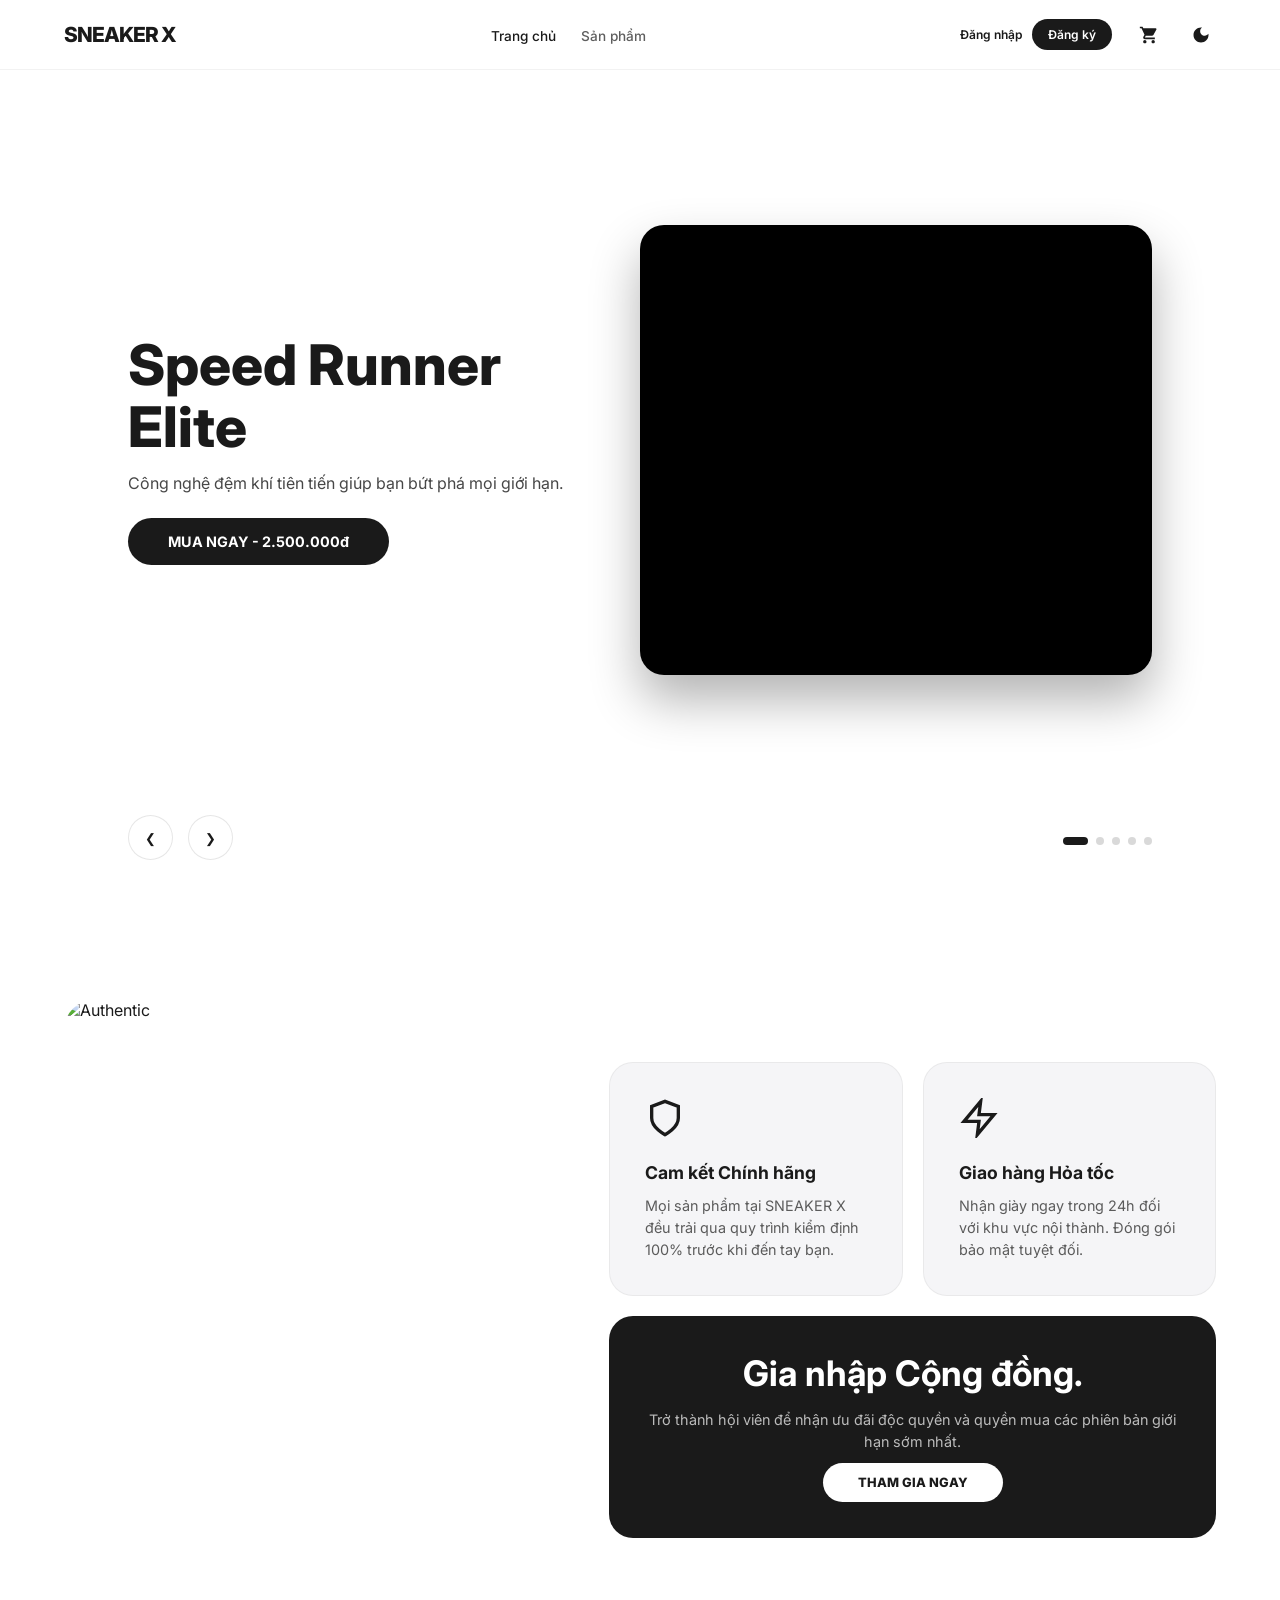
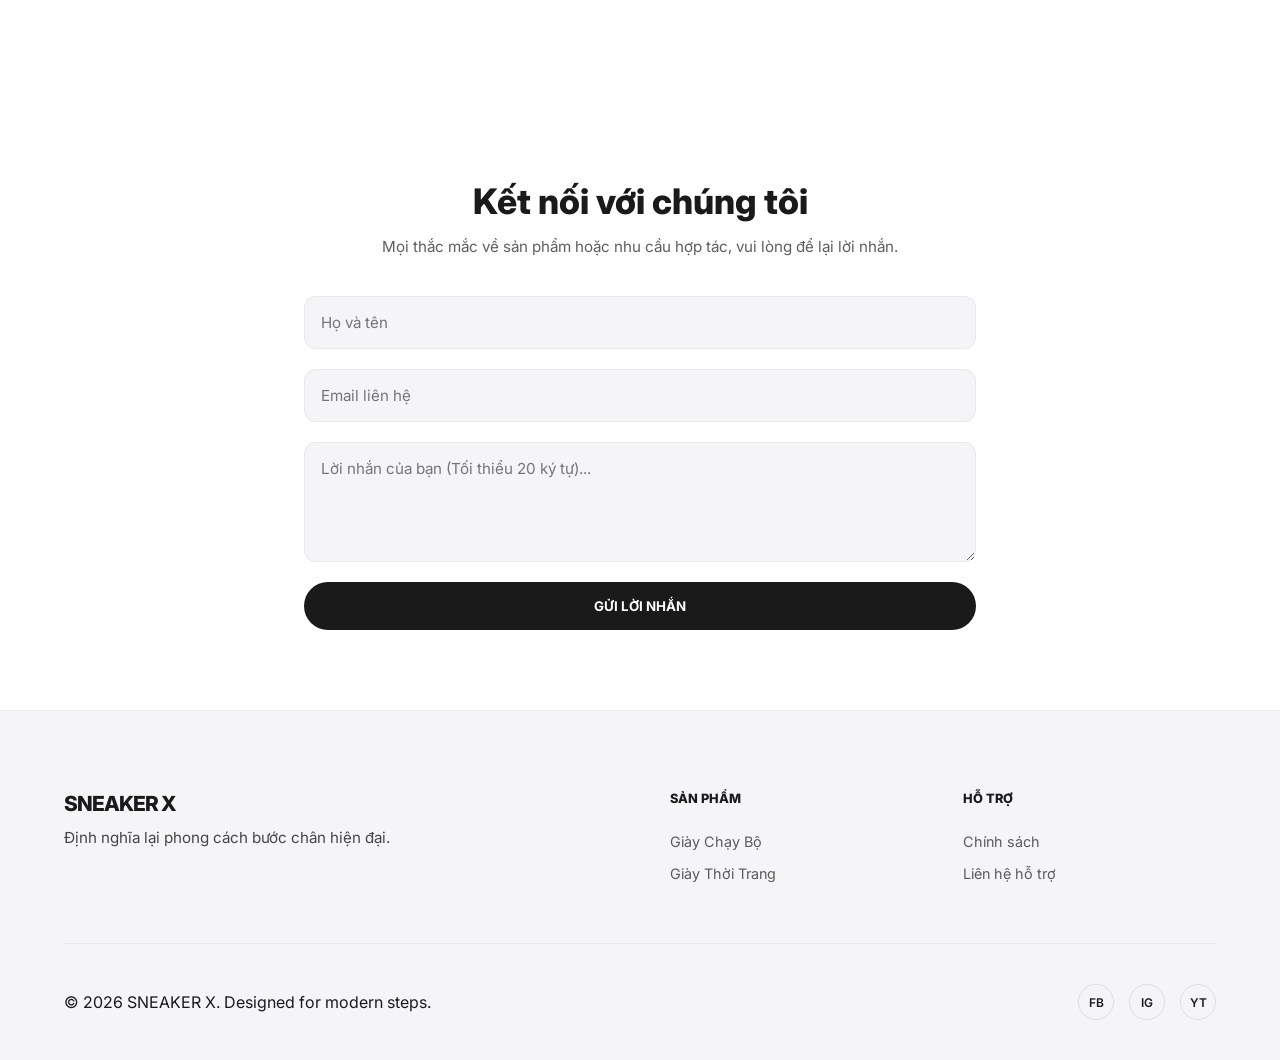
==== commit 64e79935: "update footer" ====
--- a/index.html
+++ b/index.html
@@ -120,14 +120,14 @@
     <footer>
         <div class="footer-container">
             <div class="footer-top">
-                <div class="footer-brand"><div class="logo">SNEAKER X</div><p>Định nghĩa lại phong cách bước chân hiện đại. Chúng tôi mang đến những trải nghiệm độc bản từ năm 2024.</p></div>
+                <div class="footer-brand"><div class="logo">SNEAKER X</div><p>Định nghĩa lại phong cách bước chân hiện đại.</p></div>
                 <div class="footer-links">
                     <div class="footer-col"><h4>SẢN PHẨM</h4><ul><li><a href="sanPham.html">Giày Chạy Bộ</a></li><li><a href="sanPham.html">Giày Thời Trang</a></li></ul></div>
                     <div class="footer-col"><h4>HỖ TRỢ</h4><ul><li><a href="#">Chính sách</a></li><li><a href="#">Liên hệ hỗ trợ</a></li></ul></div>
                 </div>
             </div>
             <div class="footer-bottom">
-                <div class="copyright">&copy; 2024 SNEAKER X. Designed for modern steps.</div>
+                <div class="copyright">&copy; 2026 SNEAKER X. Designed for modern steps.</div>
                 <div class="social-links"><a href="#" class="social-link">FB</a><a href="#" class="social-link">IG</a><a href="#" class="social-link">YT</a></div>
             </div>
         </div>
--- a/style.css
+++ b/style.css
@@ -31,132 +31,696 @@
     backdrop-filter: blur(var(--header-blur)) saturate(180%);
     border-bottom: 1px solid rgba(128, 128, 128, 0.1);
 }
-.logo { font-weight: 800; font-size: 1.3rem; letter-spacing: -1px; text-transform: uppercase; text-decoration: none; color: var(--text-color); position: relative; z-index: 2005;}
-nav ul { display: flex; list-style: none; gap: 25px; }
-nav ul li a { text-decoration: none; color: var(--text-color); font-weight: 500; font-size: 0.85rem; opacity: 0.7; transition: 0.3s; }
+.logo { 
+    font-weight: 800; 
+    font-size: 1.3rem; 
+    letter-spacing: -1px; 
+    text-transform: uppercase; 
+    text-decoration: none; 
+    color: var(--text-color);
+    position: relative; 
+    z-index: 2005;
+}
+
+nav ul { 
+    display: flex; 
+    list-style: none; 
+    gap: 25px; 
+}
+
+nav ul li a { 
+    text-decoration: none; 
+    color: var(--text-color); 
+    font-weight: 500; 
+    font-size: 0.85rem; 
+    opacity: 0.7; 
+    transition: 0.3s; 
+}
 
 /* Class tách ra cho link Trang chủ đang active */
-nav ul li a.active { opacity: 1; }
-
-.header-right { display: flex; align-items: center; gap: 12px; }
-.auth-buttons { display: flex; align-items: center; gap: 10px; }
-.btn-auth { text-decoration: none; font-size: 0.8rem; font-weight: 600; cursor: pointer; color: var(--text-color); }
-.btn-register { background: var(--accent-color); color: var(--bg-color); padding: 8px 16px; border-radius: 18px; transition: 0.3s; border: none; cursor: pointer; font-size: 0.8rem; font-weight: 600; text-decoration: none; }
-
-.theme-toggle { background: none; border: none; cursor: pointer; color: var(--text-color); padding: 5px; display: flex; align-items: center; position: relative; z-index: 2005;}
+nav ul li a.active { 
+    opacity: 1; 
+}
+
+.header-right { 
+    display: flex; 
+    align-items: center; 
+    gap: 12px; 
+}
+
+.auth-buttons { 
+    display: flex; 
+    align-items: center; 
+    gap: 10px; 
+}
+
+.btn-auth { 
+    text-decoration: none; 
+    font-size: 12px; 
+    font-weight: 600; 
+    cursor: pointer; 
+    color: var(--text-color); 
+}
+
+.btn-register { 
+    background: var(--accent-color); 
+    color: var(--bg-color); 
+    padding: 8px 16px; 
+    border-radius: 18px; 
+    transition: 0.3s; 
+    border: none; 
+    cursor: pointer; 
+    font-size: 12px; 
+    font-weight: 600; 
+    text-decoration: none; 
+}
+
+
+.theme-toggle { 
+    background: none; 
+    border: none; 
+    cursor: pointer; 
+    color: var(--text-color); 
+    padding: 5px; 
+    display: flex; 
+    align-items: center; 
+    position: relative; 
+    z-index: 2005;
+}
 
 /* Class tách ra cho link Giỏ hàng và Nút Theme */
-a.theme-toggle.cart-link { text-decoration: none; margin-left: 10px; }
-#theme-btn { margin-left: 10px; }
+a.theme-toggle.cart-link { 
+    text-decoration: none; 
+    margin-left: 10px; 
+}
+
+#theme-btn { 
+    margin-left: 10px; 
+}
+
 
 .sun-icon { display: none; }
 [data-theme="dark"] .sun-icon { display: block; }
 [data-theme="dark"] .moon-icon { display: none; }
 
 /* HAMBURGER & MOBILE MENU CSS */
-.hamburger { display: none; flex-direction: column; justify-content: space-between; width: 24px; height: 18px; cursor: pointer; z-index: 2005; position: relative; margin-left: 15px;}
-.hamburger span { display: block; width: 100%; height: 2px; background-color: var(--text-color); transition: all 0.3s ease-in-out; }
-.hamburger.active span:nth-child(1) { transform: translateY(8px) rotate(45deg); }
-.hamburger.active span:nth-child(2) { opacity: 0; }
-.hamburger.active span:nth-child(3) { transform: translateY(-8px) rotate(-45deg); }
+.hamburger { 
+    display: none; 
+    flex-direction: column; 
+    justify-content: space-between; 
+    width: 24px; 
+    height: 18px; 
+    cursor: pointer; 
+    z-index: 2005; 
+    position: relative; 
+    margin-left: 15px;
+}
+
+.hamburger span { 
+    display: block; 
+    width: 100%; 
+    height: 2px; 
+    background-color: var(--text-color); 
+    transition: all 0.3s ease-in-out; 
+}
+
+.hamburger.active span:nth-child(1) { 
+    transform: translateY(8px) rotate(45deg); 
+}
+
+.hamburger.active span:nth-child(2) { 
+    opacity: 0; 
+}
+
+.hamburger.active span:nth-child(3) { 
+    transform: translateY(-8px) rotate(-45deg); 
+}
 
 .mobile-menu {
-    position: fixed; top: 0; right: -100%; width: 80%; max-width: 350px; height: 100vh;
-    background: var(--bg-color); z-index: 2001; display: flex; flex-direction: column;
-    padding: 100px 10% 50px; box-shadow: -10px 0 30px rgba(0,0,0,0.1); transition: right 0.4s cubic-bezier(0.77, 0, 0.175, 1);
+    position: fixed; 
+    top: 0; 
+    right: -100%; 
+    width: 80%; 
+    max-width: 350px; 
+    height: 100vh;
+    background: var(--bg-color); 
+    z-index: 2001; 
+    display: flex; 
+    flex-direction: column;
+    padding: 100px 10% 50px; 
+    box-shadow: -10px 0 30px rgba(0,0,0,0.1); 
+    transition: right 0.4s cubic-bezier(0.77, 0, 0.175, 1);
     border-left: 1px solid rgba(128,128,128,0.1);
 }
-.mobile-menu.active { right: 0; }
-.mobile-menu ul { list-style: none; display: flex; flex-direction: column; gap: 30px; margin-bottom: 50px; }
-.mobile-menu ul li a { text-decoration: none; color: var(--text-color); font-size: 1.5rem; font-weight: 700; opacity: 0.8;}
-.mobile-menu .auth-buttons { display: flex; flex-direction: column; gap: 15px; align-items: flex-start; }
-.mobile-menu .btn-auth { font-size: 1.2rem; }
-.mobile-menu .btn-register { width: 100%; text-align: center; padding: 15px; border-radius: 30px; font-size: 1.1rem;}
-.mobile-overlay { position: fixed; top:0; left:0; width:100%; height:100%; background:rgba(0,0,0,0.5); z-index:2000; display:none; opacity:0; transition:0.3s; }
-.mobile-overlay.active { display:block; opacity:1; }
+
+.mobile-menu.active { 
+    right: 0; 
+}
+
+.mobile-menu ul { 
+    list-style: none; 
+    display: flex; 
+    flex-direction: column; 
+    gap: 30px; 
+    margin-bottom: 50px; 
+}
+
+.mobile-menu ul li a { 
+    text-decoration: none; 
+    color: var(--text-color); 
+    font-size: 1.5rem; 
+    font-weight: 700; 
+    opacity: 0.8;
+}
+
+.mobile-menu .auth-buttons { 
+    display: flex; 
+    flex-direction: column; 
+    gap: 15px; 
+    align-items: flex-start; 
+}
+
+.mobile-menu .btn-auth { 
+    font-size:16px; 
+}
+
+.mobile-menu .btn-register { 
+    width: 100%; 
+    text-align: center; 
+    padding: 15px; 
+    border-radius: 30px; 
+    font-size: 16px;
+}
+
+.mobile-overlay { 
+    position: fixed; 
+    top:0; 
+    left:0; 
+    width:100%; 
+    height:100%; 
+    background:rgba(0,0,0,0.5); 
+    z-index:2000; 
+    display:none; 
+    opacity:0; 
+    transition:0.3s;
+}
+
+.mobile-overlay.active { 
+    display:block; 
+    opacity:1; 
+}
 
 /* Các class thay thế style nội tuyến trong JS (Đăng nhập, Đăng xuất, Nút gia nhập) */
-.btn-auth-user { margin-right: 15px; }
-.btn-logout { color: #ff4444; border: none; background: none; }
-.mobile-btn-auth-user { font-size: 1.2rem; font-weight: 700; }
-.mobile-btn-logout { color: #ff4444; border: none; background: none; font-size: 1.1rem; margin-top: 10px; padding: 0; }
-.btn-joined { background: transparent !important; border: 1px solid var(--text-color) !important; color: var(--text-color) !important; opacity: 0.6; pointer-events: none; }
+.btn-auth-user { 
+    margin-right: 15px; 
+}
+
+.btn-logout { 
+    color: #ff4444; 
+    border: none; 
+    background: none; 
+}
+
+.mobile-btn-auth-user { 
+    font-size: 1.2rem; 
+    font-weight: 700; 
+}
+
+.mobile-btn-logout { 
+    color: #ff4444; 
+    border: none; 
+    background: none; 
+    font-size: 1.1rem; 
+    margin-top: 10px; 
+    padding: 0; 
+}
+
+.btn-joined { 
+    background: transparent !important; 
+    border: 1px solid var(--text-color) !important; 
+    color: var(--text-color) !important; 
+    opacity: 0.6; 
+    pointer-events: none; 
+}
 
 /* CAROUSEL */
-.carousel-container { position: relative; height: 100vh; width: 100%; overflow: hidden; }
-.carousel-slide { display: none; height: 100%; width: 100%; grid-template-columns: 1fr 1fr; align-items: center; padding: 0 10%; position: relative; }
-.carousel-slide.active { display: grid; animation: fadeIn 0.8s ease; }
-@keyframes fadeIn { from { opacity: 0; } to { opacity: 1; } }
-
-.bg-video-overlay { position: absolute; top: 0; left: 0; width: 100%; height: 100%; z-index: -1; }
-.bg-video-overlay video { width: 100%; height: 100%; object-fit: cover; filter: blur(50px) brightness(0.7); transform: scale(1.1); }
-.color-overlay { position: absolute; top: 0; left: 0; width: 100%; height: 100%; background: rgba(var(--bg-rgb), 0.4); }
-
-.slide-content { z-index: 2; padding-right: 40px; }
-.slide-content h2 { font-size: 3.5rem; font-weight: 800; margin-bottom: 15px; line-height: 1.1; }
-.slide-content p { margin-bottom: 25px; opacity: 0.8; font-size: 1rem; }
-
-.btn-action { display: inline-block; text-decoration: none; background: var(--accent-color); color: var(--bg-color); padding: 15px 40px; border-radius: 30px; font-weight: 700; font-size: 0.9rem; transition: all 0.3s ease; border: none; cursor: pointer; }
-.btn-action:hover { transform: translateY(-3px); box-shadow: 0 10px 20px rgba(0,0,0,0.2); }
-
-.slide-video { width: 100%; height: 450px; border-radius: 24px; overflow: hidden; box-shadow: 0 25px 50px rgba(0,0,0,0.3); z-index: 2; background: #000; }
-.slide-video video { width: 100%; height: 100%; object-fit: cover; }
-
-.carousel-nav { position: absolute; bottom: 40px; left: 10%; display: flex; gap: 15px; z-index: 10; }
-.nav-btn { background: rgba(var(--bg-rgb), 0.2); backdrop-filter: blur(10px); border: 1px solid rgba(128,128,128,0.2); width: 45px; height: 45px; border-radius: 50%; cursor: pointer; color: var(--text-color); }
-.dots-container { position: absolute; bottom: 55px; right: 10%; display: flex; gap: 8px; z-index: 10; }
-.dot { width: 8px; height: 8px; border-radius: 50%; background: rgba(128,128,128,0.3); cursor: pointer; }
-.dot.active { background: var(--accent-color); width: 25px; border-radius: 4px; }
-
-.trust-section { padding: 100px 5%; max-width: 1400px; margin: 0 auto; display: grid; grid-template-columns: 1fr 1.2fr; gap: 40px; align-items: center; }
-.trust-image { width: 100%; border-radius: 30px; overflow: hidden; height: 600px; }
-.trust-image img { width: 100%; height: 100%; object-fit: cover; transition: 0.6s; }
-.trust-image:hover img { transform: scale(1.05); }
-
-.bento-grid { display: grid; grid-template-columns: 1fr 1fr; gap: 20px; }
-.bento-card { background: var(--card-bg); padding: 35px; border-radius: 24px; border: 1px solid var(--card-border); transition: 0.3s; }
-.bento-card:hover { transform: translateY(-5px); border-color: var(--accent-color); }
-.bento-card h3 { font-size: 1.1rem; font-weight: 700; margin-bottom: 12px; }
-.bento-card p { font-size: 0.9rem; opacity: 0.7; line-height: 1.5; }
-.bento-icon { width: 40px; height: 40px; margin-bottom: 20px; color: var(--accent-color); }
-
-.community-card { grid-column: span 2; background: var(--accent-color); color: var(--bg-color); text-align: center; display: flex; flex-direction: column; align-items: center; justify-content: center; }
-.community-card h3 { font-size: 2.2rem; margin-bottom: 15px; }
-.btn-join { background: var(--bg-color); color: var(--accent-color); padding: 12px 35px; border-radius: 25px; text-decoration: none; font-weight: 800; font-size: 0.8rem; margin-top: 10px; transition: 0.3s; }
-.btn-join:hover { opacity: 0.9; transform: scale(1.05); }
+.carousel-container { 
+    position: relative; 
+    height: 100vh; 
+    width: 100%; 
+    overflow: hidden; 
+}
+
+.carousel-slide { 
+    display: none; 
+    height: 100%; 
+    width: 100%; 
+    grid-template-columns: 1fr 1fr; 
+    align-items: center; 
+    padding: 0 10%; 
+    position: relative; 
+}
+
+.carousel-slide.active { 
+    display: grid; 
+    animation: fadeIn 0.8s ease; 
+}
+
+@keyframes fadeIn { 
+    from { 
+        opacity: 0; 
+    } 
+    to { 
+        opacity: 1; 
+    } 
+}
+
+.bg-video-overlay { 
+    position: absolute; 
+    top: 0; 
+    left: 0; 
+    width: 100%; 
+    height: 100%;
+    z-index: -1; 
+}
+
+.bg-video-overlay video { 
+    width: 100%; 
+    height: 100%; 
+    object-fit: cover; 
+    filter: blur(50px) brightness(0.7); 
+    transform: scale(1.1); 
+}
+
+.color-overlay { 
+    position: absolute; 
+    top: 0; 
+    left: 0; 
+    width: 100%; 
+    height: 100%; 
+    background: rgba(var(--bg-rgb), 0.4); 
+}
+
+.slide-content { 
+    z-index: 2; 
+    padding-right: 40px; 
+}
+
+.slide-content h2 { 
+    font-size: 3.5rem; 
+    font-weight: 800; 
+    margin-bottom: 15px; 
+    line-height: 1.1; 
+}
+
+.slide-content p { 
+    margin-bottom: 25px; 
+    opacity: 0.8; 
+    font-size: 1rem; 
+}
+
+.btn-action { 
+    display: inline-block; 
+    text-decoration: none; 
+    background: var(--accent-color); 
+    color: var(--bg-color); 
+    padding: 15px 40px; 
+    border-radius: 30px; 
+    font-weight: 700; 
+    font-size: 0.9rem; 
+    transition: all 0.3s ease; 
+    border: none; 
+    cursor: pointer; 
+}
+
+.btn-action:hover { 
+    transform: translateY(-3px); 
+    box-shadow: 0 10px 20px rgba(0,0,0,0.2); 
+}
+
+.slide-video { 
+    width: 100%; 
+    height: 450px; 
+    border-radius: 24px; 
+    overflow: hidden; 
+    box-shadow: 0 25px 50px rgba(0,0,0,0.3); 
+    z-index: 2; 
+    background: #000; 
+}
+
+.slide-video video { 
+    width: 100%; 
+    height: 100%; 
+    object-fit: cover; 
+}
+
+.carousel-nav { 
+    position: absolute; 
+    bottom: 40px; 
+    left: 10%; 
+    display: flex; 
+    gap: 15px; 
+    z-index: 10; 
+}
+
+.nav-btn { 
+    background: rgba(var(--bg-rgb), 0.2); 
+    backdrop-filter: blur(10px); 
+    border: 1px solid rgba(128,128,128,0.2); 
+    width: 45px; 
+    height: 45px; 
+    border-radius: 50%; 
+    cursor: pointer; 
+    color: var(--text-color); 
+}
+
+.dots-container { 
+    position: absolute; 
+    bottom: 55px; 
+    right: 10%; 
+    display: flex; 
+    gap: 8px; 
+    z-index: 10; 
+}
+
+.dot { 
+    width: 8px; 
+    height: 8px; 
+    border-radius: 50%; 
+    background: rgba(128,128,128,0.3); 
+    cursor: pointer; 
+}
+
+.dot.active { 
+    background: var(--accent-color); 
+    width: 25px; 
+    border-radius: 4px; 
+}
+
+.trust-section { 
+    padding: 100px 5%; 
+    max-width: 1400px; 
+    margin: 0 auto; 
+    display: grid; 
+    grid-template-columns: 1fr 1.2fr; 
+    gap: 40px; 
+    align-items: center; 
+}
+
+.trust-image { 
+    width: 100%; 
+    border-radius: 30px; 
+    overflow: hidden; 
+    height: 600px; 
+}
+
+.trust-image img { 
+    width: 100%; 
+    height: 100%; 
+    object-fit: cover; 
+    transition: 0.6s; 
+
+}
+
+.trust-image:hover img { 
+    transform: scale(1.05); 
+}
+
+
+.bento-grid { 
+    display: grid; 
+    grid-template-columns: 1fr 1fr;
+    gap: 20px; 
+}
+
+.bento-card { 
+    background: var(--card-bg); 
+    padding: 35px; 
+    border-radius: 24px; 
+    border: 1px solid var(--card-border); 
+    transition: 0.3s; 
+}
+
+.bento-card:hover { 
+    transform: translateY(-5px); 
+    border-color: var(--accent-color); 
+}
+
+.bento-card h3 { 
+    font-size: 1.1rem; 
+    font-weight: 700; 
+    margin-bottom: 12px; 
+}
+
+.bento-card p { 
+    font-size: 0.9rem; 
+    opacity: 0.7; 
+    line-height: 1.5; 
+}
+
+.bento-icon { 
+    width: 40px; 
+    height: 40px; 
+    margin-bottom: 20px; 
+    color: var(--accent-color); 
+}
+
+.community-card { 
+    grid-column: span 2; 
+    background: var(--accent-color); 
+    color: var(--bg-color); 
+    text-align: center; 
+    display: flex; 
+    flex-direction: column; 
+    align-items: center; 
+    justify-content: center; 
+}
+
+.community-card h3 { 
+    font-size: 2.2rem; 
+    margin-bottom: 15px; 
+}
+
+.btn-join { 
+    background: var(--bg-color); 
+    color: var(--accent-color); 
+    padding: 12px 35px; 
+    border-radius: 25px; 
+    text-decoration: none; 
+    font-weight: 800; 
+    font-size: 0.8rem; 
+    margin-top: 10px; 
+    transition: 0.3s; 
+}
+
+.btn-join:hover { 
+    opacity: 0.9; 
+    transform: scale(1.05); 
+}
 
 /* CONTACT SECTION */
-.contact-section { padding: 80px 5%; max-width: 800px; margin: 0 auto; text-align: center; }
-.contact-section h2 { font-size: 2.2rem; font-weight: 800; margin-bottom: 15px; }
-.contact-section p { opacity: 0.7; margin-bottom: 40px; font-size: 0.95rem; }
-.contact-form { display: grid; gap: 20px; text-align: left; }
-.contact-form input, .contact-form textarea { width: 100%; padding: 16px; border-radius: 12px; border: 1px solid var(--card-border); background: var(--secondary-bg); color: var(--text-color); outline: none; font-size: 0.95rem; transition: 0.3s; }
-.contact-form input:focus, .contact-form textarea:focus { border-color: var(--accent-color); background: var(--bg-color); }
-.contact-form textarea { resize: vertical; min-height: 120px; }
-.contact-form input.error, .contact-form textarea.error { border-color: #ff4444; }
-.btn-contact { background: var(--accent-color); color: var(--bg-color); border: none; padding: 16px; border-radius: 30px; font-weight: 700; cursor: pointer; transition: 0.3s; }
-.btn-contact:hover { transform: translateY(-2px); box-shadow: 0 10px 20px rgba(0,0,0,0.1); }
-
-#contact-msg { display: none; margin-top: 15px; font-weight: 600; font-size: 0.9rem; padding: 10px; border-radius: 8px; }
+.contact-section { 
+    padding: 80px 5%; 
+    max-width: 800px; 
+    margin: 0 auto; 
+    text-align: center; 
+}
+
+.contact-section h2 { 
+    font-size: 2.2rem; 
+    font-weight: 800;
+    margin-bottom: 15px; 
+}
+
+.contact-section p { 
+    opacity: 0.7; 
+    margin-bottom: 40px; 
+    font-size: 0.95rem; 
+}
+
+.contact-form { 
+    display: grid; 
+    gap: 20px; 
+    text-align: left; 
+}
+
+.contact-form input, .contact-form textarea { 
+    width: 100%; 
+    padding: 16px; 
+    border-radius: 12px; 
+    border: 1px solid var(--card-border); 
+    background: var(--secondary-bg); 
+    color: var(--text-color); 
+    outline: none; 
+    font-size: 0.95rem; 
+    transition: 0.3s; 
+}
+
+.contact-form input:focus, .contact-form textarea:focus { 
+    border-color: var(--accent-color); 
+    background: var(--bg-color); 
+}
+
+.contact-form textarea { 
+    resize: vertical; 
+    min-height: 120px; 
+}
+
+.contact-form input.error, .contact-form textarea.error { 
+    border-color: #ff4444; 
+}
+
+.btn-contact { 
+    background: var(--accent-color); 
+    color: var(--bg-color); 
+    border: none; 
+    padding: 16px; 
+    border-radius: 30px; 
+    font-weight: 700; 
+    cursor: pointer; 
+    transition: 0.3s; 
+}
+
+.btn-contact:hover { 
+    transform: translateY(-2px); 
+    box-shadow: 0 10px 20px rgba(0,0,0,0.1); 
+}
+
+#contact-msg { 
+    display: none; 
+    margin-top: 15px; 
+    font-weight: 600; 
+    font-size: 0.9rem; 
+    padding: 10px; 
+    border-radius: 8px; 
+}
+
 /* Class tách ra cho thông báo Form */
-.msg-error { display: block !important; color: #ff4444 !important; background: rgba(255, 68, 68, 0.1) !important; }
-.msg-success { display: block !important; color: #00c851 !important; background: rgba(0, 200, 81, 0.1) !important; }
-
-footer { background: var(--secondary-bg); padding: 80px 5% 40px; border-top: 1px solid rgba(128, 128, 128, 0.1); color: var(--text-color); }
-.footer-container { max-width: 1400px; margin: 0 auto; }
-.footer-top { display: grid; grid-template-columns: 1fr 1fr; gap: 60px; padding-bottom: 60px; border-bottom: 1px solid rgba(128, 128, 128, 0.1); }
-.footer-brand p { max-width: 400px; font-size: 0.95rem; line-height: 1.6; opacity: 0.8; margin-top: 10px; }
-.footer-links { display: grid; grid-template-columns: repeat(2, 1fr); gap: 40px; }
-.footer-col h4 { font-size: 0.8rem; font-weight: 800; margin-bottom: 25px; text-transform: uppercase; }
-.footer-col ul { list-style: none; display: flex; flex-direction: column; gap: 12px; }
-.footer-col ul li a { text-decoration: none; color: var(--text-color); font-size: 0.9rem; opacity: 0.7; transition: 0.3s; }
-.footer-bottom { padding-top: 40px; display: flex; justify-content: space-between; align-items: center; }
-.social-links { display: flex; gap: 15px; }
-.social-link { width: 36px; height: 36px; border-radius: 50%; border: 1px solid rgba(128, 128, 128, 0.2); display: flex; align-items: center; justify-content: center; text-decoration: none; color: var(--text-color); font-size: 0.75rem; font-weight: 600; }
-
-@media (max-width: 1024px) { .carousel-slide { grid-template-columns: 1fr; text-align: center; padding-top: 80px; } .slide-content { padding-right: 0; margin-bottom: 30px; } .trust-section { grid-template-columns: 1fr; } }
+.msg-error { 
+    display: block !important; 
+    color: #ff4444 !important; 
+    background: rgba(255, 68, 68, 0.1) !important; 
+}
+
+.msg-success { 
+    display: block !important; 
+    color: #00c851 !important; 
+    background: rgba(0, 200, 81, 0.1) !important;
+}
+
+footer { 
+    background: var(--secondary-bg); 
+    padding: 80px 5% 40px; 
+    border-top: 1px solid rgba(128, 128, 128, 0.1); 
+    color: var(--text-color);
+}
+
+.footer-container { 
+    max-width: 1400px; 
+    margin: 0 auto; 
+}
+
+.footer-top { 
+    display: grid; 
+    grid-template-columns: 1fr 1fr;
+    gap: 60px; 
+    padding-bottom: 60px; 
+    border-bottom: 1px solid rgba(128, 128, 128, 0.1); 
+}
+
+.footer-brand p { 
+    max-width: 400px; 
+    font-size: 0.95rem; 
+    line-height: 1.6; 
+    opacity: 0.8; 
+    margin-top: 10px; 
+}
+
+.footer-links { 
+    display: grid; 
+    grid-template-columns: repeat(2, 1fr); 
+    gap: 40px; 
+}
+
+.footer-col h4 { 
+    font-size: 0.8rem; 
+    font-weight: 800; 
+    margin-bottom: 25px; 
+    text-transform: uppercase; 
+}
+
+.footer-col ul { 
+    list-style: none; 
+    display: flex; 
+    flex-direction: column; 
+    gap: 12px; 
+}
+
+.footer-col ul li a { 
+    text-decoration: none; 
+    color: var(--text-color); 
+    font-size: 0.9rem; opacity: 0.7; 
+    transition: 0.3s; 
+}
+
+.footer-bottom { 
+    padding-top: 40px; 
+    display: flex; 
+    justify-content: space-between; 
+    align-items: center; 
+}
+
+.social-links { 
+    display: flex; 
+    gap: 15px; 
+}
+
+.social-link { 
+    width: 36px; 
+    height: 36px; 
+    border-radius: 50%; 
+    border: 1px solid rgba(128, 128, 128, 0.2); 
+    display: flex; 
+    align-items: center; 
+    justify-content: center; 
+    text-decoration: none; 
+    color: var(--text-color); 
+    font-size: 0.75rem; 
+    font-weight: 600; 
+}
+
+
+@media (max-width: 1024px) { 
+    .carousel-slide { 
+        grid-template-columns: 1fr; 
+        text-align: center; 
+        padding-top: 80px; 
+    } 
+
+    .slide-content { 
+        padding-right: 0; 
+        margin-bottom: 30px; 
+    } 
+
+    .trust-section { 
+        grid-template-columns: 1fr; 
+    } 
+}
+
 @media (max-width: 768px) { 
-    nav, .header-right .auth-buttons { display: none !important; }
-    .hamburger { display: flex; }
-    .bento-grid { grid-template-columns: 1fr; } .community-card { grid-column: span 1; }
-}
+    nav, .header-right .auth-buttons { 
+        display: none !important; 
+    }
+
+    .hamburger { 
+        display: flex; 
+    }
+
+    .bento-grid { 
+        grid-template-columns: 1fr; 
+    } 
+
+    .community-card { 
+        grid-column: span 1; 
+    }
+}
